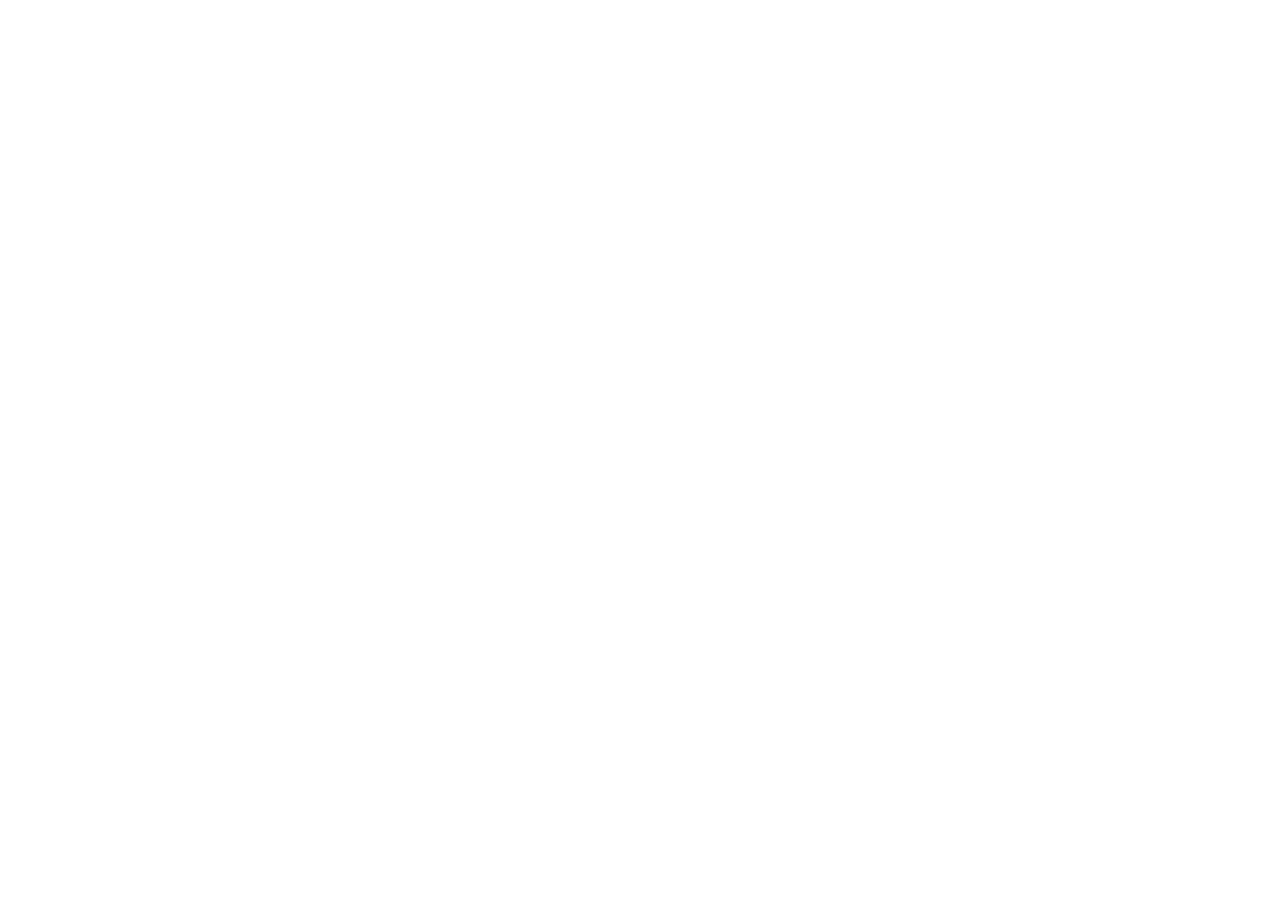
==== index.html @ ace03b89 "Базовая разметка" ====
<!DOCTYPE html>
<html lang="ru">
<head>
 <meta charset="UTF-8">
 <meta name="viewport" content="width=device-width, initial-scale=1.0">
 <meta http-equiv="X-UA-Compatible" content="ie=edge">
 <title>Ремонт квартир</title>
</head>
<body>
 
</body>
</html>
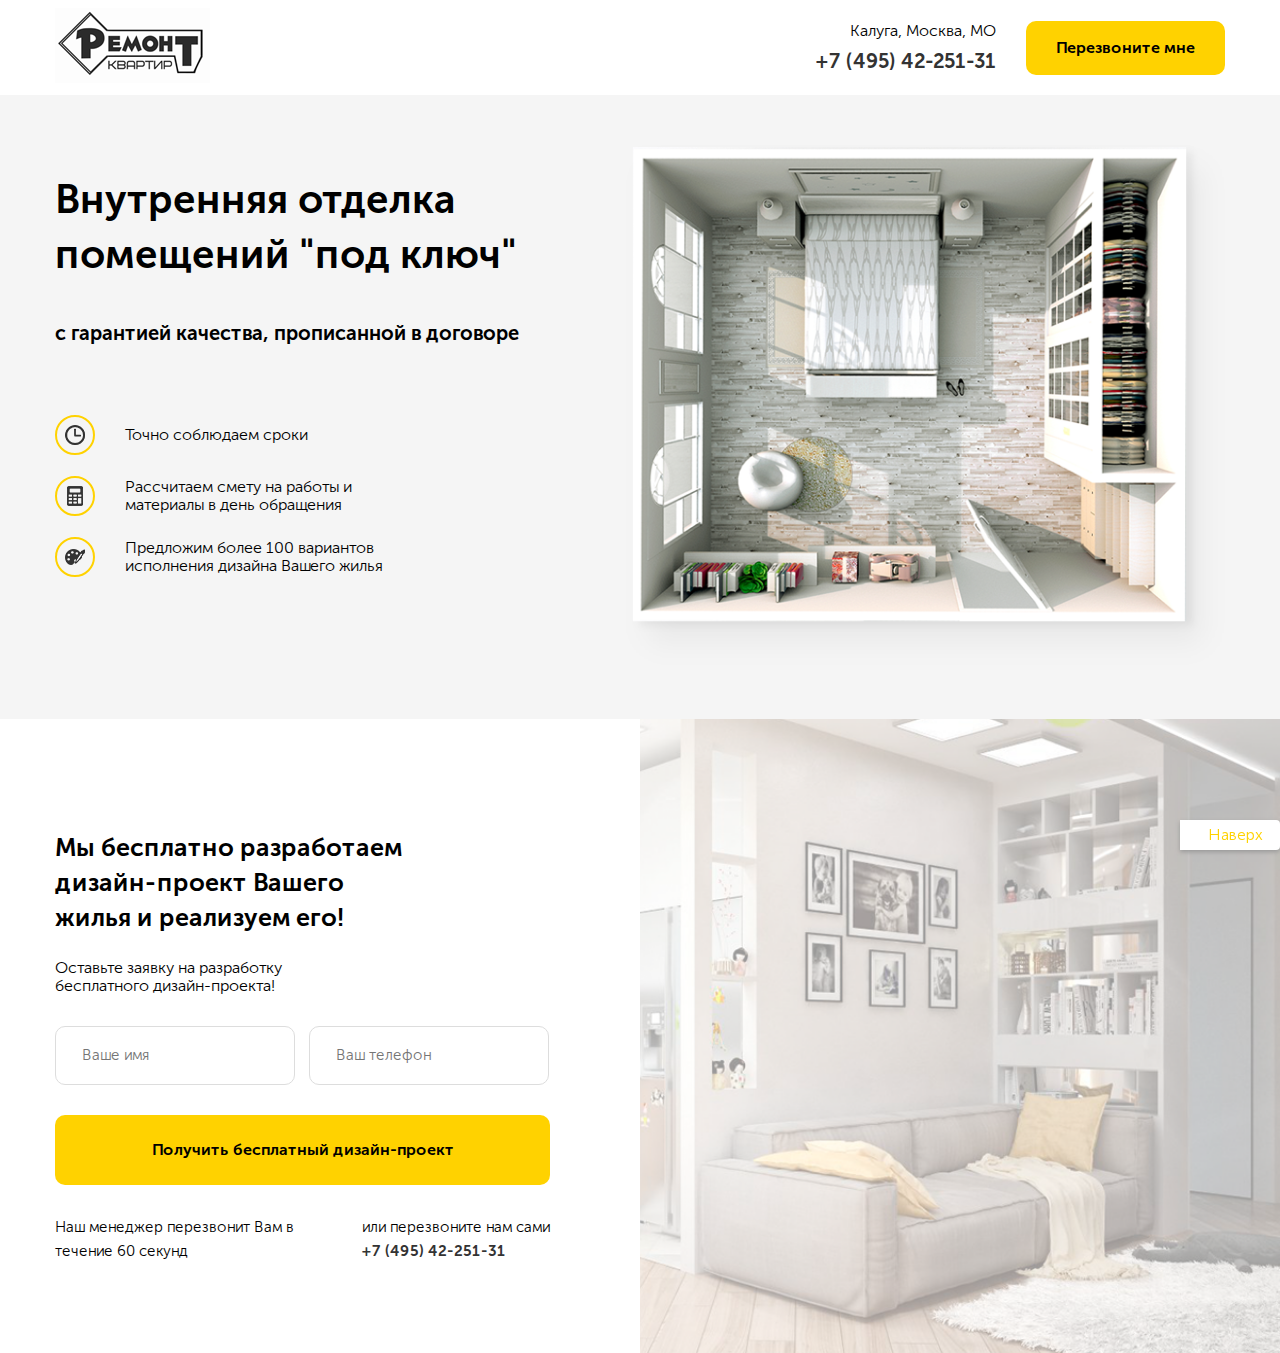
==== commit 56a7b025: "Написать скрипт, который реализует отправку формы на сервер через Ajax." ====
--- a/index.html
+++ b/index.html
@@ -5,8 +5,160 @@
  <meta name="viewport" content="width=device-width, initial-scale=1.0">
  <meta http-equiv="X-UA-Compatible" content="ie=edge">
  <title>Ремонт квартир</title>
+ <link rel="stylesheet" href="css/normalize.css">
+ <link rel="stylesheet" href="css/style.css">
 </head>
 <body>
- 
+ <nav class="navbar">
+  <div class="container">
+   <div class="navbar-block">
+    <div class="navbar__logo">
+     <img src="img/logo.png" alt="Логотип">
+    </div>
+    <!-- /navbar__logo -->
+    <div class="navbar__info">
+     <div class="navbar__contacts">
+      <span class="navbar__address">
+        Калуга, Москва, МО
+      </span>
+      <a href="tel: +7 (495) 42-251-31
+      " class="navbar__phone"> +7 (495) 42-251-31 </a>
+     </div>
+     <!-- /.navbar__contacts -->
+     <button class="button navbar__button" id="button">
+      Перезвоните мне
+     </button>
+    </div>
+    <!-- navbar__info -->
+   </div>
+   <!-- navbar-block -->
+  </div>
+  <!-- /container -->
+ </nav>
+ <main>
+  <section class="hero">
+    <div class="container">
+      <div class="hero-block">
+        <div class="hero-text">
+          <h1 class="hero-text__title">
+            Внутренняя отделка 
+               помещений "под ключ"
+          </h1>
+          <span class="hero-text__subtitle">
+            с гарантией качества, прописанной в договоре
+          </span>
+          <ul class="hero-list">
+            <li class="hero-list__item">
+             <div class="hero-list__image">
+               <img src="img/clock.png" alt="clock">
+             </div>
+             <!-- /hero-list__image -->
+             <span class="hero-list__text">
+              Точно соблюдаем сроки
+             </span>
+            </li>
+            <li class="hero-list__item">
+              <div class="hero-list__image">
+                <img src="img/calculator.png" alt="calculator">
+
+              </div>
+               <!-- /hero-list__image -->
+              <span class="hero-list__text">
+                Рассчитаем смету на работы
+                и материалы в день обращения                 
+              </span>  
+            </li>
+            <li class="hero-list__item">
+              <div class="hero-list__image">
+                <img src="img/paint-board.png" alt="paint-board">
+
+              </div>
+               <!-- /hero-list__image -->
+              <span class="hero-list__text">
+                Предложим более 100 вариантов 
+                исполнения дизайна Вашего жилья
+              </span>  
+            </li>
+          </ul>
+        </div>
+        <!-- /.hero-text -->
+        <div class="hero-img">
+          <img src="img/hero-image.png" alt="План квартиры">
+        </div>
+        <!-- /.hero-img -->
+      </div>
+      <!-- /.hero-block -->
+    </div>
+    <!-- /.container -->
+  </section>
+  <!-- /.hero -->
+  <section class="offer section">
+    <div class="container">
+    <div class="offer-block">
+     
+        <h2 class="section-title offer__title">Мы бесплатно разработаем 
+          дизайн-проект Вашего жилья 
+          и реализуем его!
+        </h2>
+        <!-- /.h2 section-title -->
+        <span class="section-subtitle offer__subtitle">Оставьте заявку на разработку 
+          бесплатного дизайн-проекта!
+          </span>
+        <!-- /.section-subtitle -->
+        <form action="#" id="offer-form" class="form offer__form">
+          <input type="text" name="username" class="input offer__input" placeholder="Ваше имя">
+          <input type="tel" name="userphone" class="input offer__input" placeholder="Ваш телефон">
+          <button class="button offer__button">Получить бесплатный дизайн-проект
+          </button>
+          </form>
+        <!-- /.form offer__form -->
+        <div class="success" >
+            
+          </div>
+          <div class="offer-text">
+            <span class="offer-text__left">
+              Наш менеджер перезвонит Вам
+                  в течение 60 секунд
+            </span>
+            <div class="offer-text__right">
+              <span class="offer-text__info">
+                  или перезвоните нам сами 
+              </span>
+              <a href="tel: +7 (495) 42-251-31
+            " class="offer-text__phone"> +7 (495) 42-251-31 </a>
+            </div>
+          </div>
+        
+    </div>
+    <!-- /.offer-block -->
+    <!-- /.container -->
+  </section>
+  <!-- /.offer -->
+ </main>
+ <div class="modal" id="modal">
+   <div class="modal-dialog">
+     <button class="modal-dialog__close" id="close">&times;</button>
+     <div class="modal-column">
+       <div class="modal-content">
+          content
+       </div>
+     </div>
+     <div class="modal-column">
+     <h3> форма</h3>
+     </div>
+   </div>
+ </div>
+ <!-- /modal -->
+ <!-- <script src="js/main.js"></script> -->
+    <div class="button-up" id="button-up">
+      <span> Наверх </span>
+    </div>
+  
+  <script src="https://code.jquery.com/jquery-3.4.1.min.js"
+  integrity="sha256-CSXorXvZcTkaix6Yvo6HppcZGetbYMGWSFlBw8HfCJo="
+  crossorigin="anonymous"></script>
+  <script src="js/arrow.js"></script>
+  <script src="js/modal.js"></script>
+  <script src="js/scripts.js"></script>
 </body>
 </html>--- a/css/style.css
+++ b/css/style.css
@@ -0,0 +1,458 @@
+@charset "UTF-8";
+@font-face {
+  font-family: 'Museo Sans Light';
+  src: url("../fonts/MuseoSansCyrl-300.eot");
+  src: url("../fonts/MuseoSansCyrl-300.eot?#iefix") format("embedded-opentype"), url("../fonts/MuseoSansCyrl-300.woff") format("woff"), url("../fonts/MuseoSansCyrl-300.ttf") format("truetype");
+  font-weight: normal;
+  font-style: normal;
+}
+
+@font-face {
+  font-family: 'Museo Sans Bold';
+  src: url("../fonts/MuseoSansCyrl-700.eot");
+  src: url("../fonts/MuseoSansCyrl-700.eot?#iefix") format("embedded-opentype"), url("../fonts/MuseoSansCyrl-700.woff") format("woff"), url("../fonts/MuseoSansCyrl-700.ttf") format("truetype");
+  font-weight: normal;
+  font-style: normal;
+}
+
+* {
+  -webkit-box-sizing: border-box;
+          box-sizing: border-box;
+}
+
+body {
+  font-family: 'Museo Sans Light', sans-serif;
+  font-weight: 300;
+}
+
+img {
+  max-width: 100%;
+}
+
+.container {
+  width: 1170px;
+  margin: auto;
+}
+
+@media (max-width: 1200px) {
+  .container {
+    width: 760px;
+  }
+}
+
+@media (max-width: 768px) {
+  .container {
+    max-width: 580px;
+    width: 90%;
+  }
+}
+
+.button {
+  border-radius: 10px;
+  background-color: #ffd200;
+  border: none;
+  padding: 18px 30px;
+  font-family: 'Museo Sans Bold', sans-serif;
+  font-weight: 700;
+}
+
+.button:hover {
+  background-color: #ffe04d;
+  cursor: pointer;
+}
+
+.section {
+  padding: 90px 0px;
+}
+
+.section-title {
+  font-size: 25px;
+  font-family: 'Museo Sans Bold', sans-serif;
+  font-weight: 700;
+}
+
+.section-subtitle {
+  font-size: 16px;
+  display: block;
+}
+
+.input {
+  border: 1px solid #dddddd;
+  padding: 20px 26px;
+  font-size: 15px;
+  border-radius: 10px;
+}
+
+.button-up {
+  display: -webkit-box;
+  display: -ms-flexbox;
+  display: flex;
+  right: 0;
+  margin: 0;
+  position: fixed;
+  bottom: 50px;
+  width: 100px;
+  color: #ffd200;
+  background-color: #f5f5f5;
+  line-height: 30px;
+  text-decoration: none;
+  padding: 0px 0 0 28px;
+  background: no-repeat 7px 11px #ffffff;
+  border-radius: 0 4px 4px 0;
+  border-radius--webkit-border-radius: 0 4px 4px 0;
+  border-radius--moz-border-radius: 0 4px 4px 0;
+  border-radius--o-border-radius: 0 4px 4px 0;
+  -webkit-box-shadow: 0 2px 4px #999;
+          box-shadow: 0 2px 4px #999;
+  box-shadow--webkit-box-shadow: 0 2px 4px #999;
+  box-shadow--moz-box-shadow: 0 2px 4px #999;
+  box-shadow--o-box-shadow: 0 2px 4px #999;
+  box-shadow-cursor: pointer;
+}
+
+/* Импорт стилей шапки */
+.navbar {
+  padding: 8px 0;
+}
+
+.navbar-block {
+  display: -webkit-box;
+  display: -ms-flexbox;
+  display: flex;
+  -webkit-box-pack: justify;
+      -ms-flex-pack: justify;
+          justify-content: space-between;
+  -webkit-box-align: center;
+      -ms-flex-align: center;
+          align-items: center;
+}
+
+.navbar__info {
+  display: -webkit-box;
+  display: -ms-flexbox;
+  display: flex;
+  -webkit-box-align: center;
+      -ms-flex-align: center;
+          align-items: center;
+  text-align: right;
+}
+
+.navbar__address {
+  display: -webkit-box;
+  display: -ms-flexbox;
+  display: flex;
+  -webkit-box-orient: vertical;
+  -webkit-box-direction: normal;
+      -ms-flex-direction: column;
+          flex-direction: column;
+}
+
+.navbar__button {
+  margin-left: 30px;
+  font-family: 'Museo Sans Bold', sans-serif;
+  font-weight: 700;
+}
+
+.navbar__phone {
+  display: inline-block;
+  color: #333333;
+  font-size: 20px;
+  text-decoration: none;
+  margin-top: 10px;
+  font-family: 'Museo Sans Bold', sans-serif;
+  font-weight: 700;
+}
+
+@media (max-width: 768px) {
+  .navbar__contacts {
+    display: none;
+  }
+  .navbar__button {
+    font-size: 10px;
+    padding: 15px 26px;
+  }
+  .navbar__logo {
+    width: 91px;
+  }
+}
+
+/* Стили для главного экрана */
+.hero {
+  padding: 50px 0px;
+  background-color: #f5f5f5;
+}
+
+.hero-block {
+  display: -webkit-box;
+  display: -ms-flexbox;
+  display: flex;
+}
+
+.hero-text {
+  -ms-flex-preferred-size: 50%;
+      flex-basis: 50%;
+  padding-right: 100px;
+}
+
+.hero-text__title {
+  font-size: 40px;
+  line-height: 55px;
+  margin-bottom: 40px;
+  max-width: 462px;
+  font-family: 'Museo Sans Bold', sans-serif;
+  font-weight: 700;
+}
+
+.hero-text__subtitle {
+  font-size: 20px;
+  margin-bottom: 70px;
+  display: inline-block;
+  font-family: 'Museo Sans Bold', sans-serif;
+  font-weight: 700;
+}
+
+.hero-list {
+  margin: 0px;
+  padding: 0px;
+  list-style-type: none;
+}
+
+.hero-list__item {
+  display: -webkit-box;
+  display: -ms-flexbox;
+  display: flex;
+  -webkit-box-align: center;
+      -ms-flex-align: center;
+          align-items: center;
+  margin-bottom: 21px;
+}
+
+.hero-list__item:last-child {
+  margin-bottom: 0;
+}
+
+.hero-list__image {
+  width: 40px;
+  height: 40px;
+  border: 2px solid #ffd200;
+  display: -webkit-box;
+  display: -ms-flexbox;
+  display: flex;
+  -webkit-box-align: center;
+      -ms-flex-align: center;
+          align-items: center;
+  -webkit-box-pack: center;
+      -ms-flex-pack: center;
+          justify-content: center;
+  border-radius: 50%;
+  margin-right: 30px;
+}
+
+.hero-list__text {
+  max-width: 300px;
+}
+
+@media (max-width: 1200px) {
+  .hero-block {
+    -webkit-box-orient: vertical;
+    -webkit-box-direction: normal;
+        -ms-flex-direction: column;
+            flex-direction: column;
+  }
+  .hero-list {
+    margin-bottom: 44px;
+  }
+  .hero-text {
+    padding-right: 10px;
+  }
+}
+
+@media (max-width: 768px) {
+  .hero-text__title {
+    font-size: 24px;
+    line-height: 1.4;
+    margin-bottom: 15px;
+  }
+  .hero-text__subtitle {
+    font-size: 16px;
+    margin-bottom: 28px;
+  }
+  .hero-list__item {
+    margin-bottom: 20px;
+  }
+  .hero-list__text {
+    font-size: 12px;
+  }
+  .hero-list__image {
+    margin-right: 15px;
+  }
+}
+
+/* Стили для блока offer */
+.offer {
+  background: url("../img/offer-bg.png") no-repeat;
+  background-position: center right;
+  background-size: contain;
+  position: relative;
+}
+
+.offer:before {
+  content: '';
+  width: 50%;
+  height: 100%;
+  position: absolute;
+  top: 0;
+  left: 0;
+  background-color: #ffffff;
+}
+
+.offer-block {
+  width: 50%;
+  padding-right: 90px;
+  position: relative;
+}
+
+.offer__title {
+  max-width: 350px;
+  line-height: 35px;
+  margin-bottom: 24px;
+}
+
+.offer__subtitle {
+  max-width: 250px;
+  margin-bottom: 30px;
+}
+
+.offer__input {
+  margin-bottom: 30px;
+  width: 240px;
+}
+
+.offer__input:first-child {
+  margin-right: 10px;
+}
+
+.offer__button {
+  width: 100%;
+  min-height: 70px;
+}
+
+.offer-text {
+  display: -webkit-box;
+  display: -ms-flexbox;
+  display: flex;
+  -webkit-box-pack: justify;
+      -ms-flex-pack: justify;
+          justify-content: space-between;
+  font-size: 15px;
+  line-height: 24px;
+  margin-top: 30px;
+}
+
+.offer-text__left {
+  max-width: 300px;
+  padding-right: 10px;
+}
+
+.offer-text__right {
+  max-width: 278px;
+}
+
+.offer-text__phone {
+  display: block;
+  font-family: 'Museo Sans Bold', sans-serif;
+  font-weight: 700;
+  text-decoration: none;
+  color: #333333;
+}
+
+@media (max-width: 1200px) {
+  .offer {
+    background-size: cover;
+  }
+  .offer__input {
+    width: 100%;
+    margin-bottom: 10px;
+  }
+  .offer__button {
+    font-size: 13px;
+  }
+  .offer-text {
+    display: block;
+  }
+  .offer-text__left {
+    padding-right: 0px;
+  }
+  .offer-text__right {
+    padding-top: 5px;
+  }
+}
+
+@media (max-width: 768px) {
+  .offer {
+    background: #ffffff;
+  }
+  .offer__input {
+    width: 100%;
+    margin-bottom: 10px;
+  }
+  .offer__button {
+    font-size: 13px;
+  }
+  .offer-block {
+    width: 100%;
+    padding-right: 0;
+  }
+}
+
+/* Стили для модального окна */
+.modal {
+  position: fixed;
+  left: 0;
+  top: 0;
+  width: 100%;
+  height: 100%;
+  background-color: rgba(0, 0, 0, 0.5);
+  display: none;
+}
+
+.modal_active {
+  display: -webkit-box;
+  display: -ms-flexbox;
+  display: flex;
+}
+
+.modal-dialog {
+  display: -webkit-box;
+  display: -ms-flexbox;
+  display: flex;
+  -webkit-box-pack: justify;
+      -ms-flex-pack: justify;
+          justify-content: space-between;
+  -webkit-box-align: center;
+      -ms-flex-align: center;
+          align-items: center;
+  position: relative;
+  margin: auto;
+  max-width: 1000px;
+  width: 90%;
+  min-width: 200px;
+  background-color: #fff;
+  padding: 40px;
+}
+
+.modal-dialog__close {
+  position: absolute;
+  top: 0;
+  right: 0;
+}
+
+.success {
+  color: #155724;
+  background-color: #d4edda;
+  border: 1px solid #c3e6cb;
+  border-radius: 10px;
+  padding: 15px;
+  display: none;
+}
+/*# sourceMappingURL=style.css.map */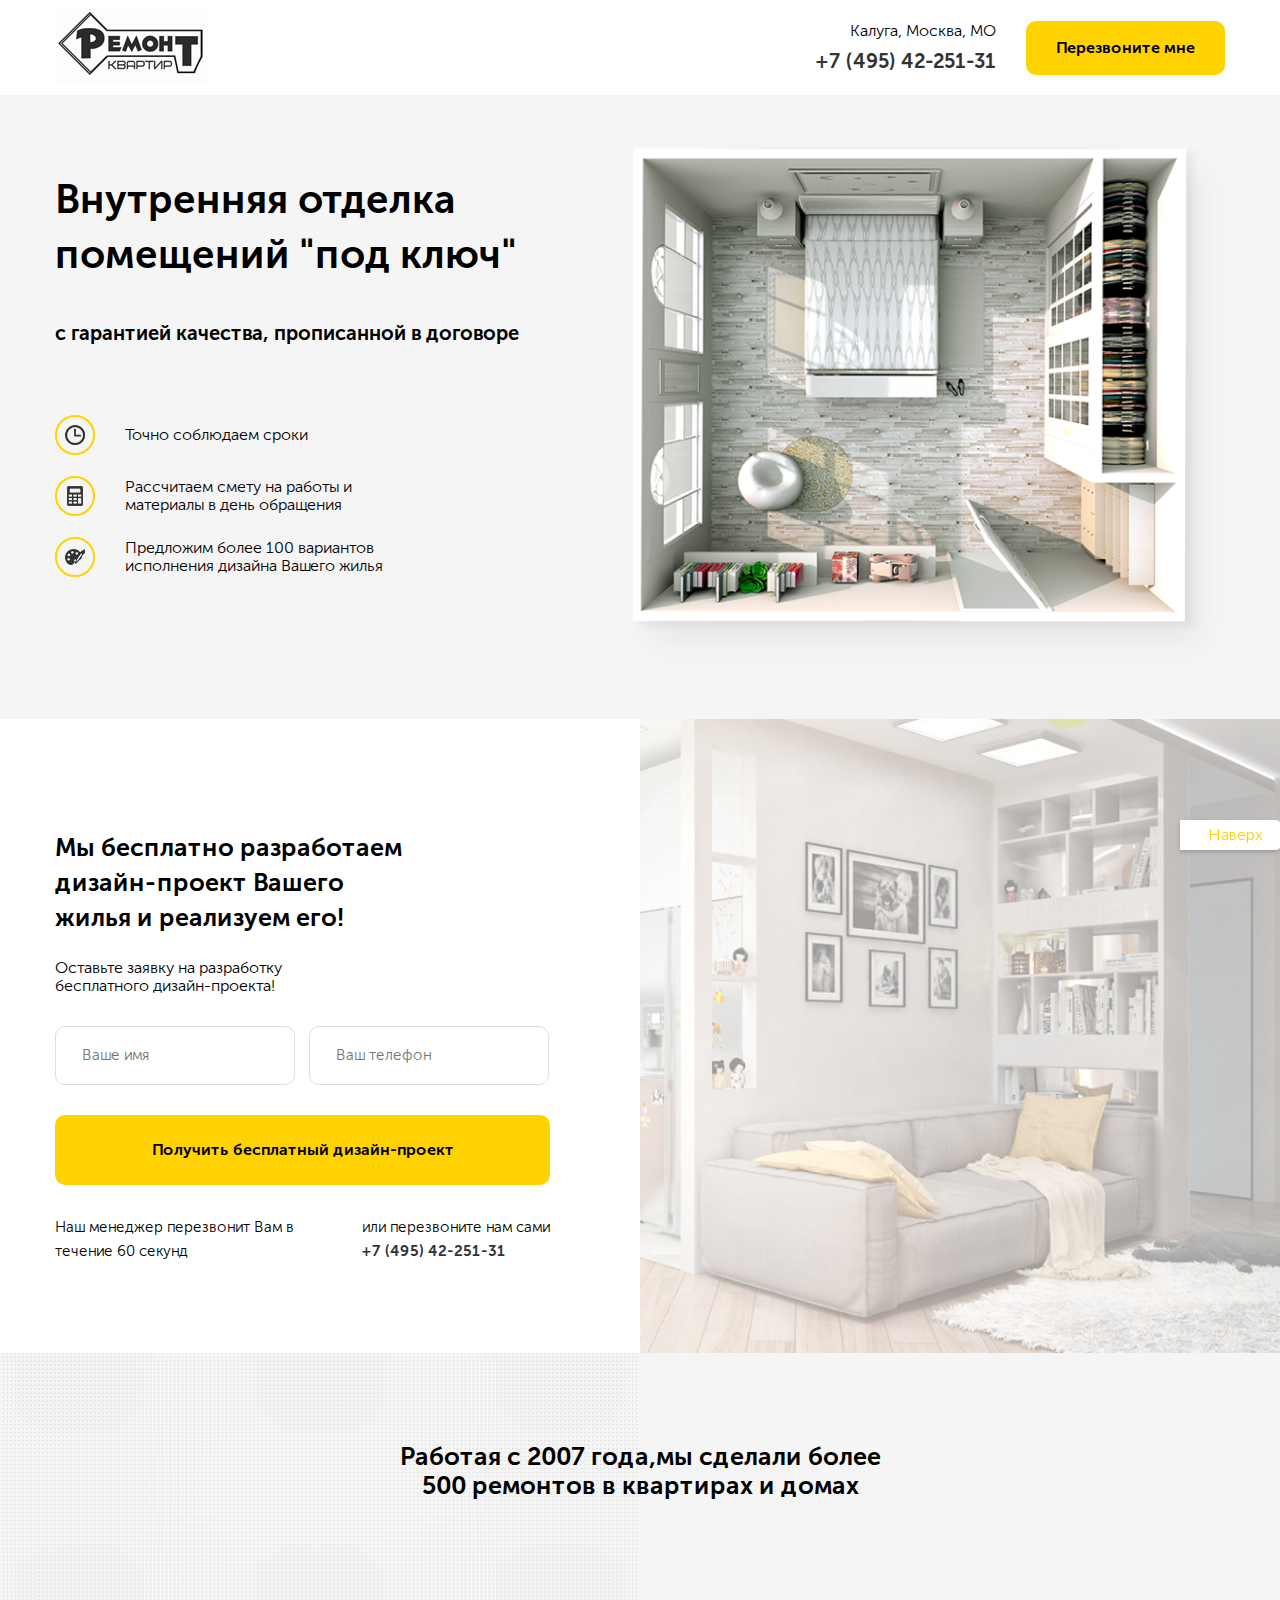
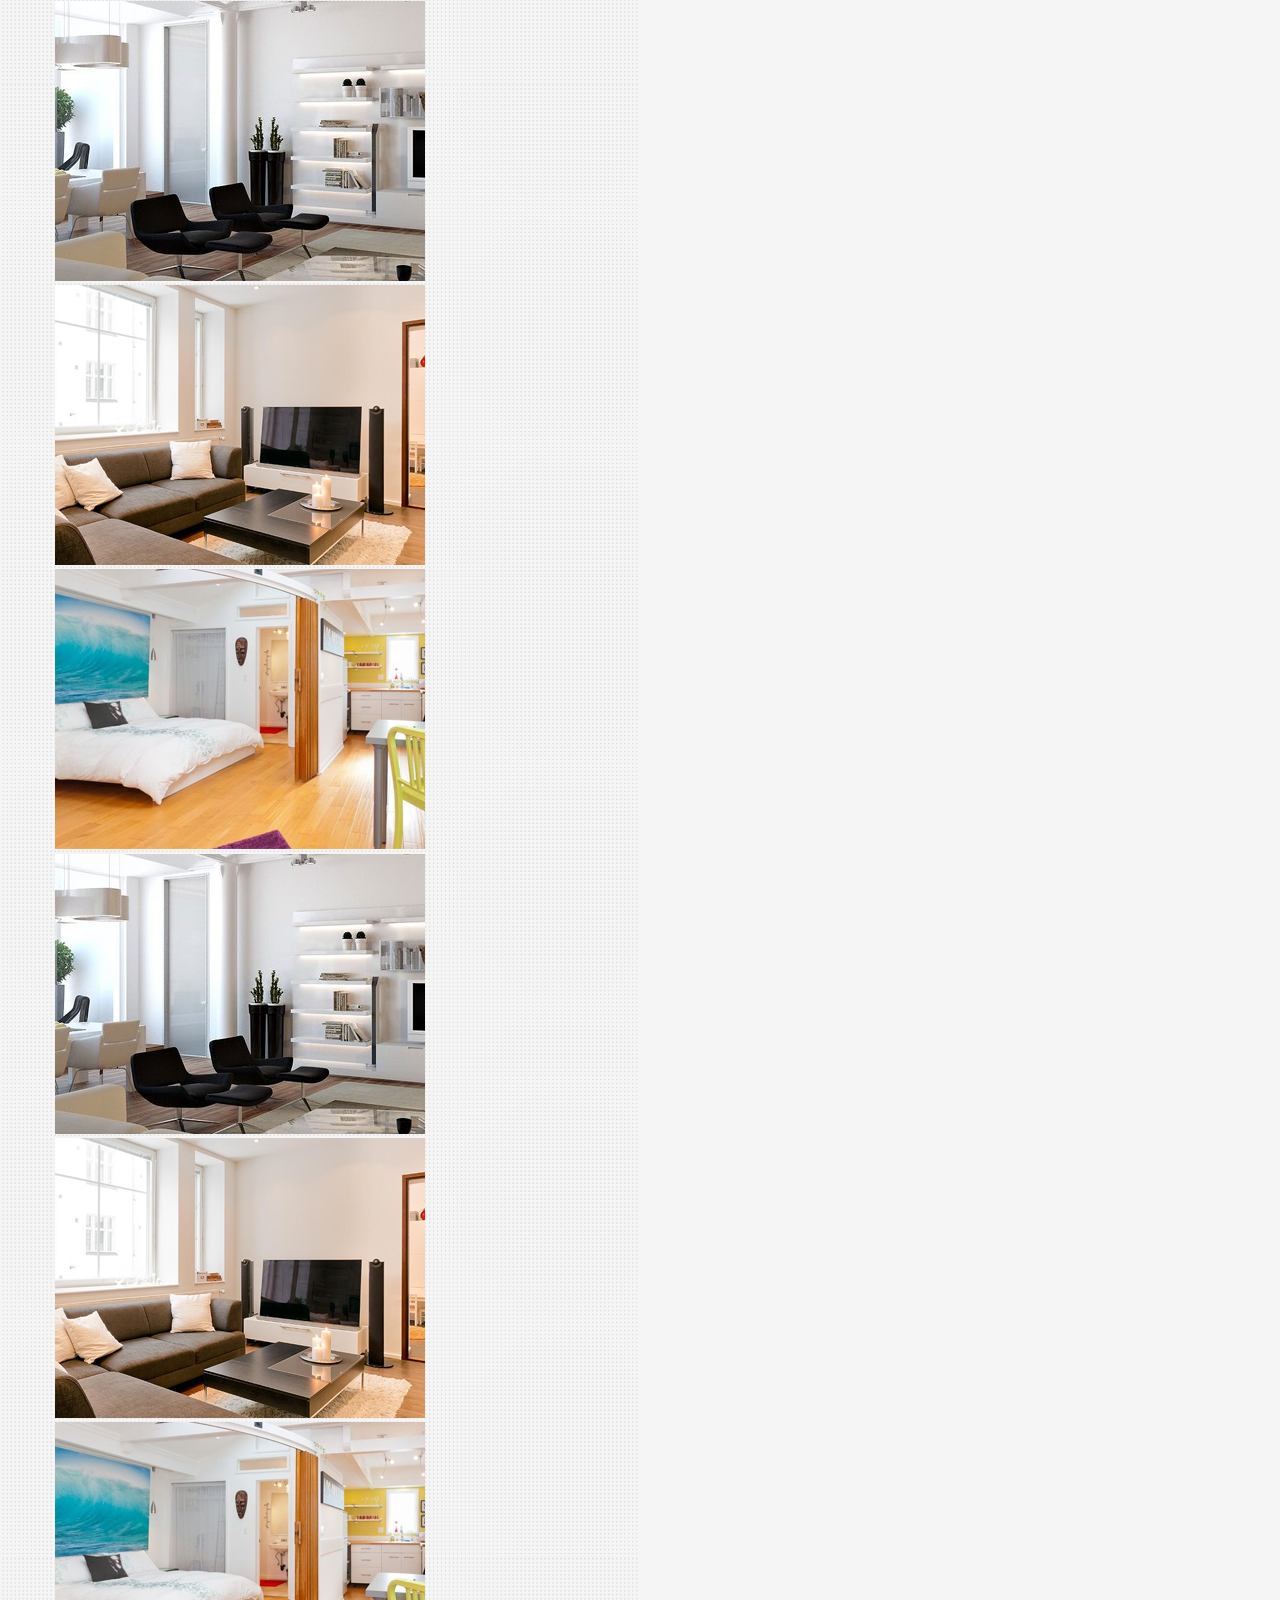
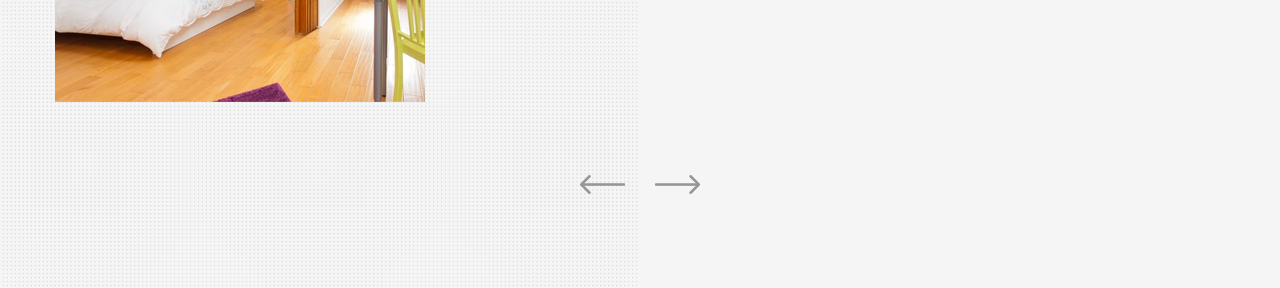
==== commit d4cb8053: "добавлен блок со слайдерами, которые подключены с помощью библиотеки slick" ====
--- a/index.html
+++ b/index.html
@@ -7,7 +7,8 @@
  <title>Ремонт квартир</title>
  <link rel="stylesheet" href="css/normalize.css">
  <link rel="stylesheet" href="css/style.css">
-</head>
+ <link rel="stylesheet" href="css/slick.css">
+ 
 <body>
  <nav class="navbar">
   <div class="container">
@@ -131,10 +132,40 @@
         
     </div>
     <!-- /.offer-block -->
+    </div>
     <!-- /.container -->
   </section>
-  <!-- /.offer -->
- </main>
+   <!-- /.offer -->
+ <section class="section portfolio">
+   <div class="container">
+     <h2 class="section-title portfolio__title">Работая с 2007 года,мы сделали более 500 ремонтов в квартирах и домах
+      </h2>
+      <div class="slider">
+        <div class="slider-item"><img class="slider__image" src="img/slider-1.png" alt=""></div>
+        <!-- /.slider-item -->
+        <div class="slider-item"><img class="slider__image" src="img/slider-2.png" alt=""></div>
+        <!-- /.slider-item -->
+        <div class="slider-item"><img class="slider__image" src="img/slider-3.png" alt=""></div>
+        <!-- /.slider-item -->
+        <div class="slider-item"><img class="slider__image" src="img/slider-1.png" alt=""></div>
+        <!-- /.slider-item -->
+        <div class="slider-item"><img class="slider__image" src="img/slider-2.png" alt=""></div>
+        <!-- /.slider-item -->
+        <div class="slider-item"><img class="slider__image" src="img/slider-3.png" alt=""></div>
+        <!-- /.slider-item -->
+      </div>
+      <!-- /.slider -->
+      <div class="arrows portfolio__arrows">
+      <div class="arrows__left">
+        <img src="img/left-arrow.png" alt="стрелка">
+      </div>
+      <div class="arrows__right">
+        <img src="img/right-arrow.png" alt="стрелка">
+      </div>
+   </div>
+   <!-- /arrows -->
+ </section>
+  </main>
  <div class="modal" id="modal">
    <div class="modal-dialog">
      <button class="modal-dialog__close" id="close">&times;</button>
@@ -144,9 +175,19 @@
        </div>
      </div>
      <div class="modal-column">
-     <h3> форма</h3>
-     </div>
+     <h3 class="form__title"> Оставьте заявку на бесплатный расчёт ремонта по телефону</h3>
+     <span class="form__subtitle"> Для этого заполните форму нижу</span> 
+     <form action="#" id="brif-form">
+       <input type="text" name="username" class="input brif__input" placeholder=" Ваше имя">
+       <input type="text" name="phone" class="input brif__input phone" placeholder=" Ваш телефон">
+       <input type="text" name="email" class="input brif__input" placeholder=" Ваше email">
+       <button class="button brif__button"> Узнать стоимость</button>
+       <span class="form__description"> Мы перезвоним вам в течении 60 секунд</span>
+      </form>
+    </div>
+    <!-- /modal-column -->
    </div>
+   <!-- /modal-dialog-->
  </div>
  <!-- /modal -->
  <!-- <script src="js/main.js"></script> -->
@@ -157,8 +198,36 @@
   <script src="https://code.jquery.com/jquery-3.4.1.min.js"
   integrity="sha256-CSXorXvZcTkaix6Yvo6HppcZGetbYMGWSFlBw8HfCJo="
   crossorigin="anonymous"></script>
+  <script src="js/slick.min.js"></script>
+  <script> 
+  $(document).ready(function() {
+    $('.slider').slick({
+      slidesToShow: 3,
+      slidesToScroll: 1,
+      prevArrow: $('.arrows__left'),
+      nextArrow: $('.arrows__right'),
+      responsive: [
+        {
+      breakpoint: 1024,
+      settings: {
+        slidesToShow: 2,
+        slidesToScroll: 1,
+      }
+    },
+    {
+      breakpoint: 768,
+      settings: {
+        slidesToShow: 1,
+        slidesToScroll: 1
+      }
+    }
+      ]
+    });
+  });
+  </script>
   <script src="js/arrow.js"></script>
   <script src="js/modal.js"></script>
   <script src="js/scripts.js"></script>
 </body>
+
 </html>--- a/css/style.css
+++ b/css/style.css
@@ -69,6 +69,7 @@
   font-size: 25px;
   font-family: 'Museo Sans Bold', sans-serif;
   font-weight: 700;
+  text-align: center;
 }
 
 .section-subtitle {
@@ -81,6 +82,10 @@
   padding: 20px 26px;
   font-size: 15px;
   border-radius: 10px;
+}
+
+.arrows__left:hover, .arrows__right:hover {
+  cursor: pointer;
 }
 
 .button-up {
@@ -110,6 +115,10 @@
   box-shadow-cursor: pointer;
 }
 
+.button-up:hover {
+  cursor: pointer;
+}
+
 /* Импорт стилей шапки */
 .navbar {
   padding: 8px 0;
@@ -316,6 +325,7 @@
   max-width: 350px;
   line-height: 35px;
   margin-bottom: 24px;
+  text-align: left;
 }
 
 .offer__subtitle {
@@ -447,6 +457,11 @@
   right: 0;
 }
 
+.modal-column {
+  -ms-flex-preferred-size: 50%;
+      flex-basis: 50%;
+}
+
 .success {
   color: #155724;
   background-color: #d4edda;
@@ -455,4 +470,32 @@
   padding: 15px;
   display: none;
 }
+
+/* Стили для портфолио со слайдерами */
+.portfolio {
+  background: #f5f5f5 url("../img/portfolio-pattern.jpg") repeat-y center left;
+  background-size: 50%;
+}
+
+.portfolio__title {
+  max-width: 500px;
+  margin: auto;
+  margin-bottom: 100px;
+}
+
+.portfolio__arrows {
+  display: -webkit-box;
+  display: -ms-flexbox;
+  display: flex;
+  -webkit-box-pack: justify;
+      -ms-flex-pack: justify;
+          justify-content: space-between;
+  max-width: 120px;
+  margin: auto;
+  margin-top: 68px;
+}
+
+.slider__image {
+  margin: auto;
+}
 /*# sourceMappingURL=style.css.map */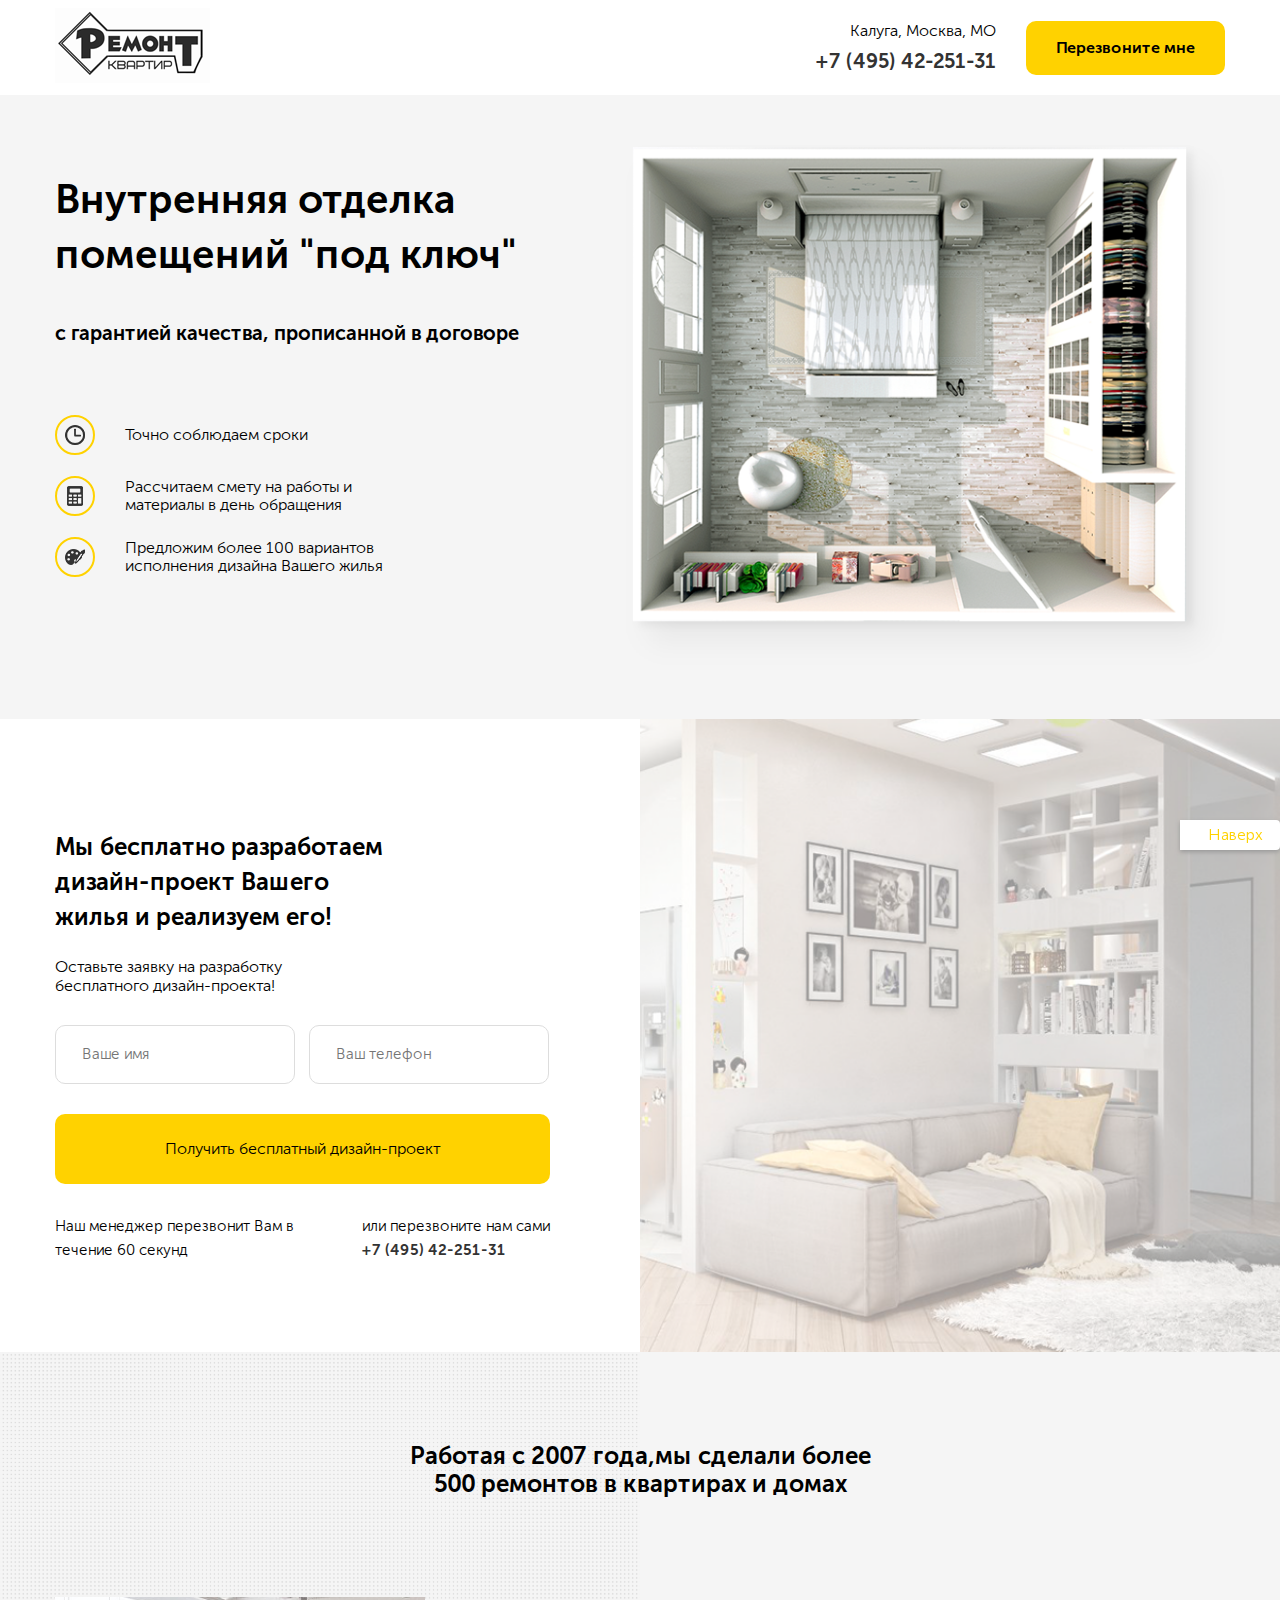
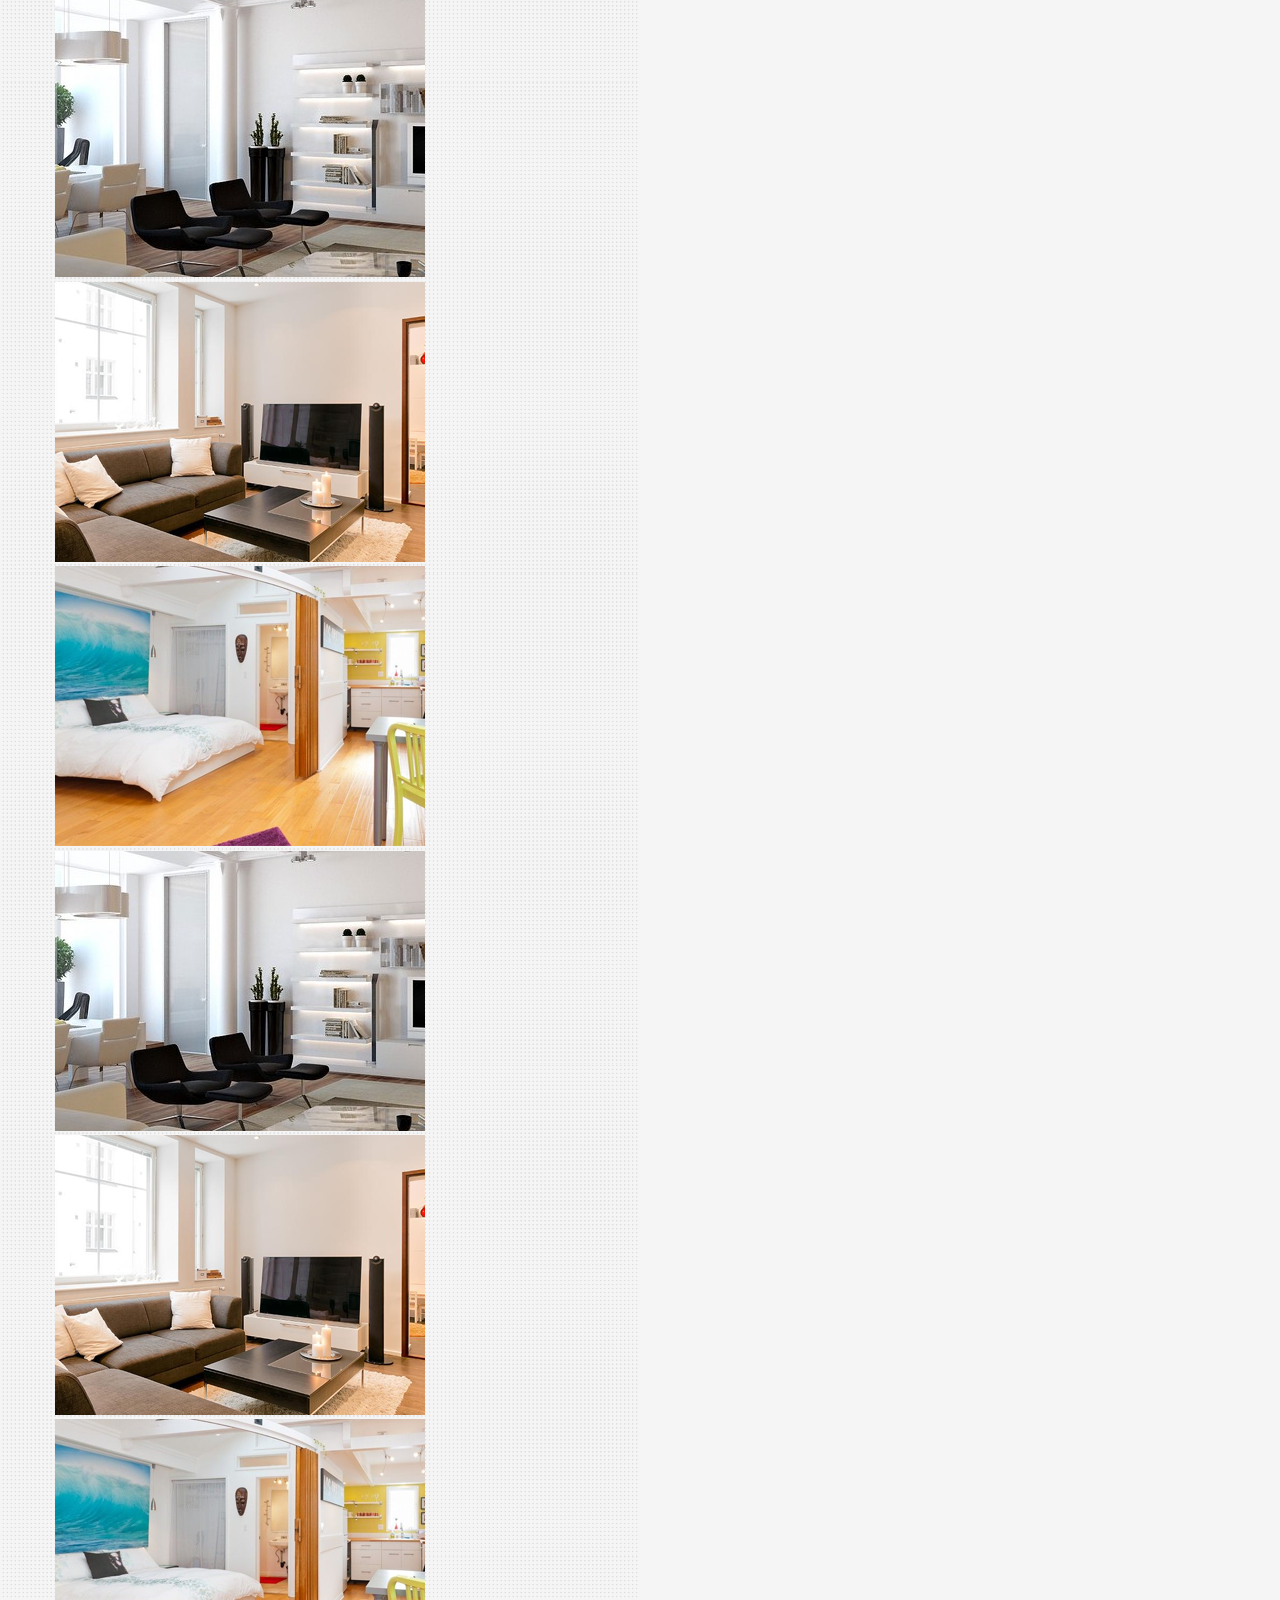
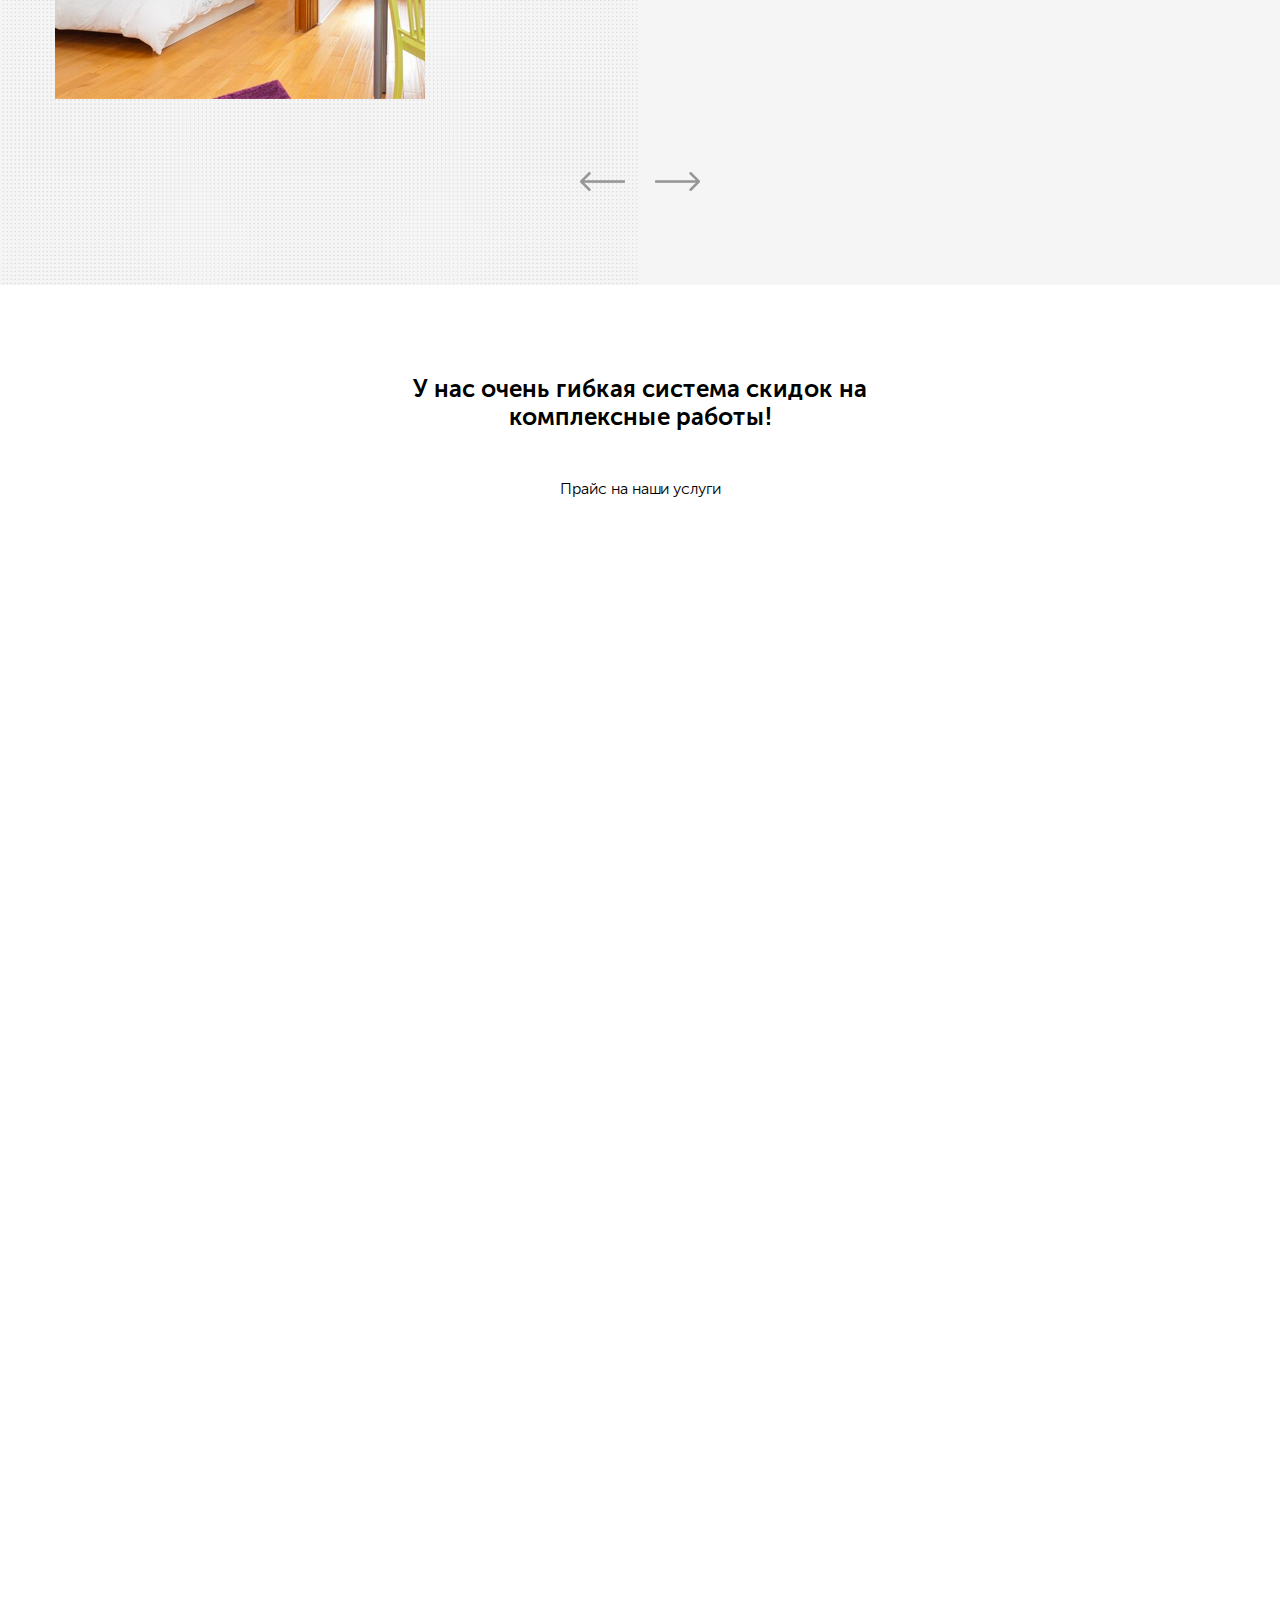
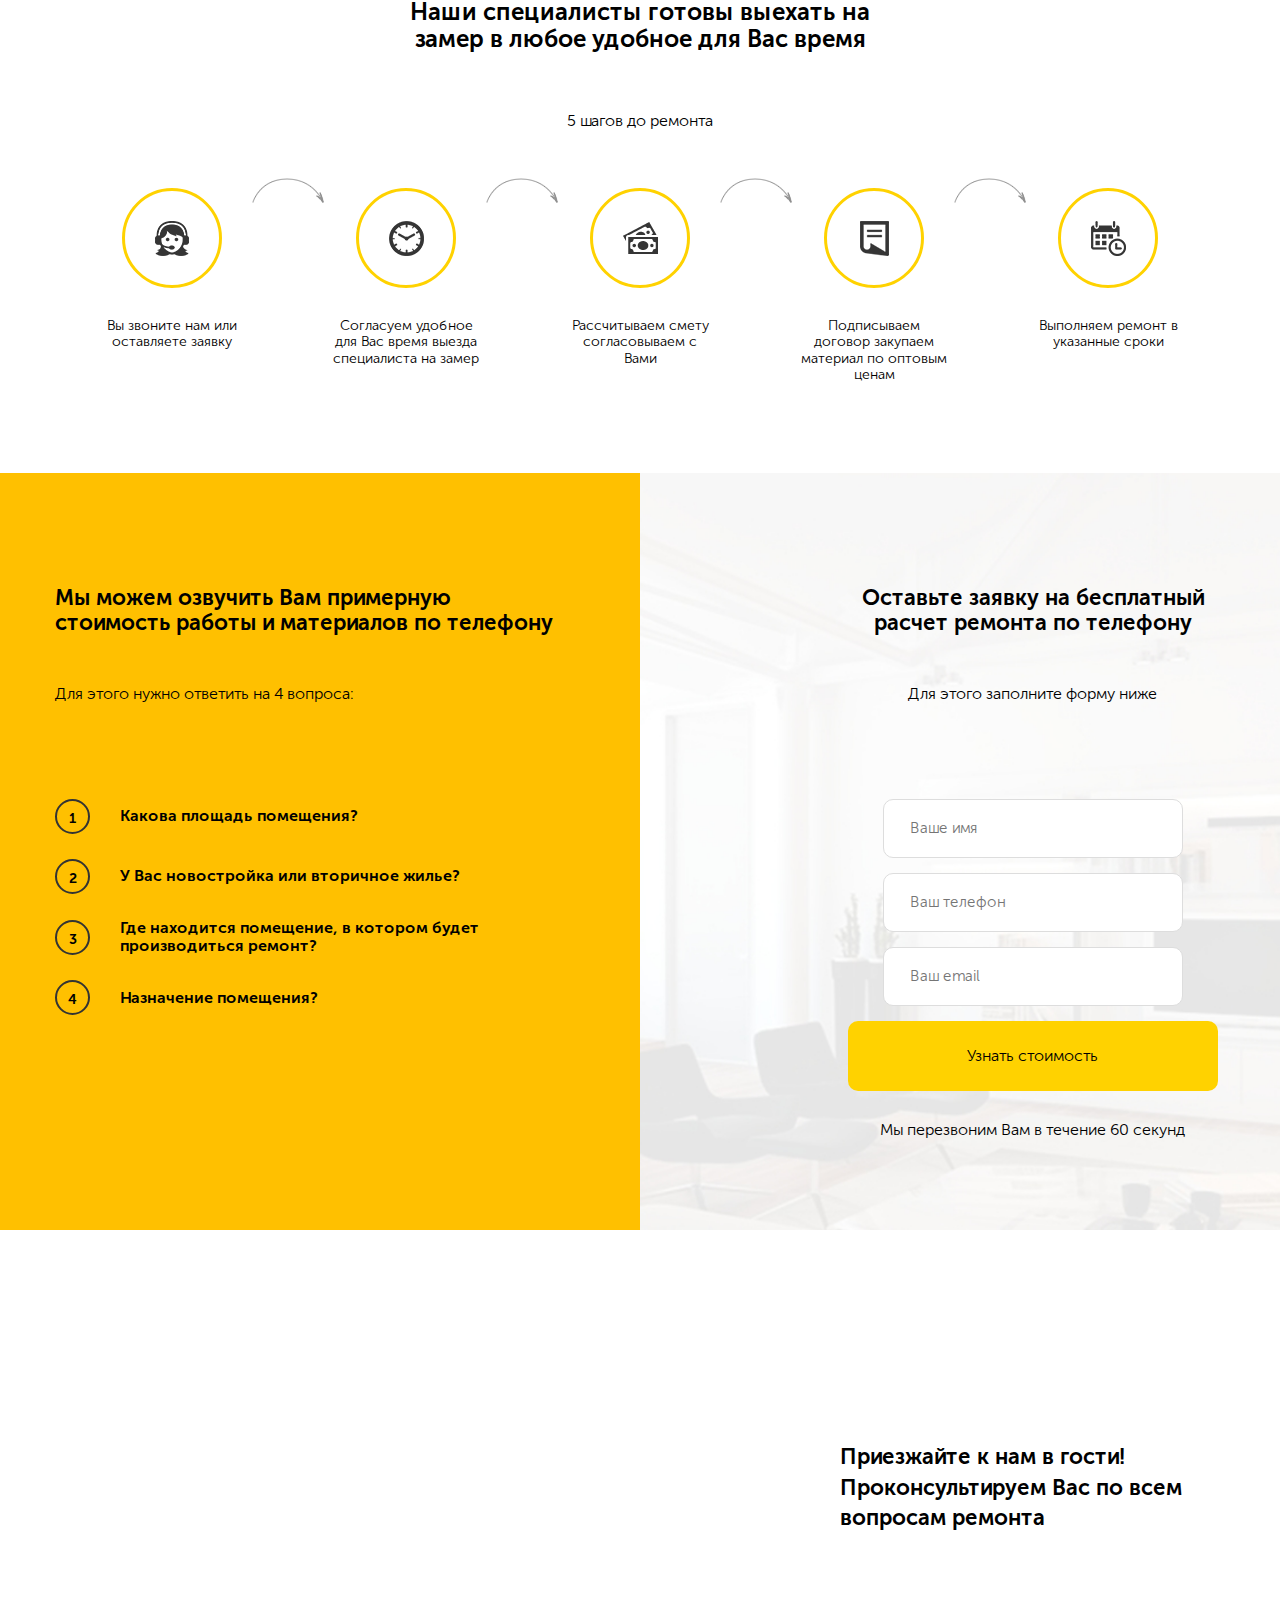
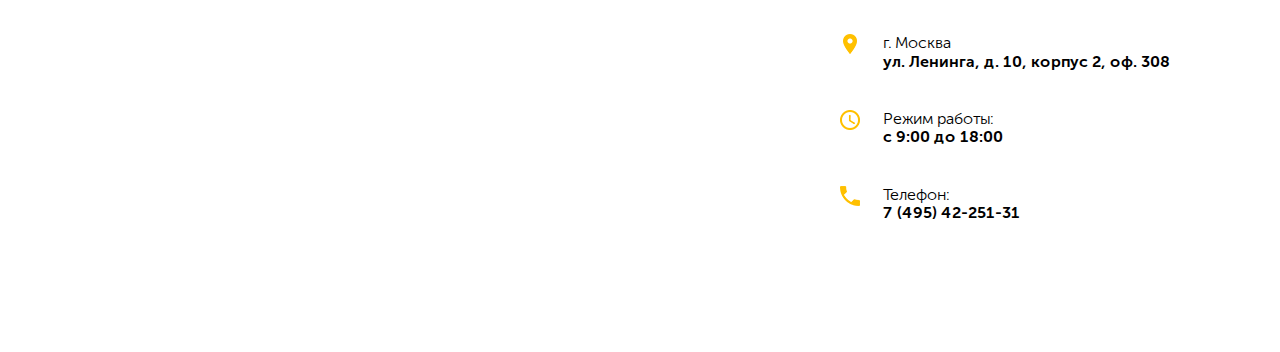
==== commit 27007aa0: "Сверстали все оставшиеся блоки" ====
--- a/index.html
+++ b/index.html
@@ -8,6 +8,8 @@
  <link rel="stylesheet" href="css/normalize.css">
  <link rel="stylesheet" href="css/style.css">
  <link rel="stylesheet" href="css/slick.css">
+ <link rel="stylesheet" href="css/animate.css">
+ </head>
  
 <body>
  <nav class="navbar">
@@ -164,8 +166,284 @@
       </div>
    </div>
    <!-- /arrows -->
+   </div>
+   <!-- /container -->
  </section>
+ <!-- /section portfolio -->
+
+ <section class="section price">
+   <div class="container">
+     <h2 class="section-title price__title">У нас очень гибкая система скидок
+      на комплексные работы!
+      </h2>
+     <!-- /.section-title price__title -->
+     <span class="section-subtitle price__subtitle">Прайс на наши услуги
+    </span>
+     <!-- /.section-subtitle price__subtitle -->
+     <div class="cards">
+       <div class="card price__card wow fadeInUp" data-wow-delay="0.2s">
+         <div class="card__image"><img class="card__img" src="img/card-1.png" alt=""></div>
+         <!-- /.card__image -->
+         <div class="card__text">
+           <h4 class="card__title">Ремонт ванных комнат и с/у
+            </h4>
+           <!-- /.card__title -->
+           <a href="#" class="card__link">Узнать цены</a>
+           <!-- /.card__link -->
+         </div>
+         <!-- /.card__text -->
+       </div>
+       <!-- /.card -->
+       <div class="card price__card wow fadeInUp" data-wow-delay="0.3s">
+         <div class="card__image"><img class="card__img" src="img/card-2.png" alt="">
+        
+        </div>
+         <!-- /.card__image -->
+         <div class="card__text">
+           <h4 class="card__title">Ремонт комнат и квартир
+            </h4>
+           <!-- /.card__title -->
+           <a href="#" class="card__link">Узнать цены</a>
+           <!-- /.card__link -->
+         </div>
+         <!-- /.card__text -->
+       </div>
+       <!-- /.card -->
+       <div class="card price__card wow fadeInUp" data-wow-delay="0.4s">
+         <div class="card__image"><img class="card__img" src="img/card-3.png" alt=""></div>
+         <!-- /.card__image -->
+         <div class="card__text">
+           <h4 class="card__title">Отделка офисных помещений
+
+            </h4>
+           <!-- /.card__title -->
+           <a href="#" class="card__link">Узнать цены</a>
+           <!-- /.card__link -->
+         </div>
+         <!-- /.card__text -->
+       </div>
+       <!-- /.card -->
+       <div class="card price__card wow fadeInUp" data-wow-delay="0.2s">
+         <div class="card__image"><img class="card__img" src="img/card-4.png" alt=""></div>
+         <!-- /.card__image -->
+         <div class="card__text">
+           <h4 class="card__title">Ремонт в новостройках
+
+            </h4>
+           <!-- /.card__title -->
+           <a href="#" class="card__link">Узнать цены</a>
+           <!-- /.card__link -->
+         </div>
+         <!-- /.card__text -->
+       </div>
+       <!-- /.card -->
+       <div class="card price__card wow fadeInUp" data-wow-delay ="0.3s">
+         <div class="card__image"><img class="card__img" src="img/card-5.png" alt=""></div>
+         <!-- /.card__image -->
+         <div class="card__text">
+           <h4 class="card__title">Ремонт кухонь
+            </h4>
+           <!-- /.card__title -->
+           <a href="#" class="card__link">Узнать цены</a>
+           <!-- /.card__link -->
+         </div>
+         <!-- /.card__text -->
+       </div>
+       <!-- /.card -->
+       <div class="card price__card wow fadeInUp" data-wow-delay="0.4s">
+         <div class="card__image">
+           <img class="card__img" src="img/card-6.png" alt=""></div>
+         <!-- /.card__image -->
+         <div class="card__text">
+           <h4 class="card__title">Ремонт дач и коттеджей
+            </h4>
+           <!-- /.card__title -->
+           <a href="#" class="card__link">Узнать цены</a>
+           <!-- /.card__link -->
+         </div>
+         <!-- /.card__text -->
+       </div>
+       <!-- /.card -->
+     </div>
+     <!-- /.cards -->
+     </div>
+   <!-- /.container -->
+ </section>
+ <!-- /.section price -->
+ <section class="section steps">
+   <div class="container">
+     <h2 class="section-title steps__title">Наши специалисты готовы выехать на замер
+        в любое удобное для Вас время
+        </h2>
+     <!-- /.section-title steps__title -->
+     <span class="section-subtitle steps__subtitle">5 шагов до ремонта
+      </span>
+     <!-- /.section-subtitle steps__subtitle -->
+     <div class="steps-block">
+       <div class="step">
+         <div class="step__image">
+           <img src="img/woman-with-headset.png" alt="">
+         </div>
+         <!-- /.step__image -->
+         <p class="step__text">Вы звоните нам
+            или оставляете заявку
+            </p>
+         <!-- /.step__text -->
+       </div>
+       <!-- /.step -->
+       <div class="step">
+         <div class="step__image">
+           <img src="img/wall-clock.png" alt="">
+         </div>
+         <!-- /.step__image -->
+         <p class="step__text">Согласуем удобное
+            для Вас время выезда 
+            специалиста на замер
+            
+            </p>
+         <!-- /.step__text -->
+       </div>
+       <!-- /.step -->
+       <div class="step">
+         <div class="step__image">
+           <img src="img/money.png" alt="">
+         </div>
+         <!-- /.step__image -->
+         <p class="step__text">Рассчитываем смету
+            согласовываем
+            с Вами
+            </p>
+         <!-- /.step__text -->
+       </div>
+       <!-- /.step -->
+       <div class="step">
+         <div class="step__image">
+           <img src="img/folded-document-icon.png" alt="">
+         </div>
+         <!-- /.step__image -->
+         <p class="step__text">Подписываем договор
+            закупаем материал
+            по оптовым ценам
+            </p>
+         <!-- /.step__text -->
+       </div>
+       <!-- /.step -->
+       <div class="step">
+         <div class="step__image">
+           <img src="img/calendar.png" alt="">
+         </div>
+         <!-- /.step__image -->
+         <p class="step__text">Выполняем ремонт
+            в указанные сроки
+            </p>
+         <!-- /.step__text -->
+       </div>
+       <!-- /.step -->
+     </div>
+     <!-- /.steps-block -->
+   </div>
+   <!-- /.container -->
+ </section>
+ <!-- /.section steps -->
+ <section class="section brif">
+   <div class="container">
+     <div class="brif-block">
+       <div class="interview brif__interview">
+         <h3 class="interview__title">
+            Мы можем озвучить Вам примерную стоимость
+            работы и материалов по телефону            
+         </h3>
+         <span class="interview__subtitle">
+            Для этого нужно ответить на 4 вопроса:
+         </span>
+         <ul class="interview-list">
+           <li class="interview-list__item">
+             <span class="interview-list__counter">1</span>
+            <span class="interview-list__text">
+                Какова площадь помещения?
+           </span></li>
+           <li class="interview-list__item">
+             <span class="interview-list__counter">2</span>
+            <span class="interview-list__text">
+                У Вас новостройка или вторичное жилье?
+           </span></li>
+           <li class="interview-list__item">
+             <span class="interview-list__counter">3</span>
+            <span class="interview-list__text">
+                Где находится помещение, в котором будет 
+производиться ремонт?
+           </span></li>
+           <li class="interview-list__item">
+             <span class="interview-list__counter">4</span>
+            <span class="interview-list__text">
+                Назначение помещения?
+           </span></li>
+         </ul>
+       </div>
+       <!-- /.interview brif__interview -->
+       <div class="form brif__form">
+       <h3 class="form__title">Оставьте заявку на бесплатный 
+          расчет ремонта по телефону
+          </h3>
+          <span class="form__subtitle">Для этого заполните форму ниже
+            </span>
+            <form action="#" id="brif-form" >
+              <input type="text" name="username" class="input brif__input" placeholder="Ваше имя">
+              <input type="tel" name="phone" class="input brif__input phone" placeholder="Ваш телефон">
+              <input type="email" name="email"  class="input brif__input" placeholder="Ваш email">
+              <button class="button brif__button">Узнать стоимость</button>
+              <span class="form__description">Мы перезвоним Вам в течение 60 секунд</span>
+            </form>
+       </div>
+       <!-- /.form brif__form -->
+     </div>
+     <!-- /.brif-block -->
+   </div>
+   <!-- /.container -->
+ </section>
+ <!-- /.section brif -->
   </main>
+  <footer class="footer section">
+    <div class="map" id="map">
+        <script type="text/javascript" charset="utf-8" 
+        async src="https://api-maps.yandex.ru/services/constructor/1.0/js/?um=constructor%3A9cfcdd86cb9ffa5f8a08e2934346d11ef676760847bcadfa4f182e9a4fd61b1e&amp;width=100%25&amp;height=640&amp;lang=ru_RU&amp;scroll=false">
+          </script>
+    </div>
+      <div class="container">
+        <div class="contacts-block">
+          <div class="contacts">
+            <h3 class="contacts__title">
+              Приезжайте к нам в гости! Проконсультируем Вас по всем вопросам ремонта
+            </h3>
+            <ul class="contacts-list">
+              <li class="contacts-list__item">
+                <span class="contacts-list__icon">
+                  <img src="img/map-placeholder.png" alt="">
+                </span>
+                <span class="contacts-list__text">г. Москва<br>
+                    <b>ул. Ленинга, д. 10,
+                        корпус 2, оф. 308</b></span>
+                
+              </li>
+              <li class="contacts-list__item">
+                <span class="contacts-list__icon"><img src="img/clock-with-white-face.png"></span>
+                <span class="contacts-list__text"> Режим работы: <br><b>с 9:00 до 18:00</b>
+                    
+                    </span>
+                
+              </li>
+              <li class="contacts-list__item">
+                <span class="contacts-list__icon"><img src="img/phone-call-button.png" alt=""></span>
+                <span class="contacts-list__text"> Телефон:<br>
+                   <a href="tel: 7 (495) 42-251-31" class="contacts-list__phone" >7 (495) 42-251-31</a> </span>
+                
+              </li>
+            </ul>
+          </div>
+        </div>
+      </div>
+    </div>
+  </footer>
  <div class="modal" id="modal">
    <div class="modal-dialog">
      <button class="modal-dialog__close" id="close">&times;</button>
@@ -177,10 +455,10 @@
      <div class="modal-column">
      <h3 class="form__title"> Оставьте заявку на бесплатный расчёт ремонта по телефону</h3>
      <span class="form__subtitle"> Для этого заполните форму нижу</span> 
-     <form action="#" id="brif-form">
-       <input type="text" name="username" class="input brif__input" placeholder=" Ваше имя">
-       <input type="text" name="phone" class="input brif__input phone" placeholder=" Ваш телефон">
-       <input type="text" name="email" class="input brif__input" placeholder=" Ваше email">
+     <form action="#" id="modal">
+       <input type="text" name="username"  class="input brif__input" placeholder=" Ваше имя">
+       <input type="tel" name="phone" class="input brif__input phone" placeholder=" Ваш телефон">
+       <input type="email" name="email" class="input brif__input" placeholder=" Ваше email">
        <button class="button brif__button"> Узнать стоимость</button>
        <span class="form__description"> Мы перезвоним вам в течении 60 секунд</span>
       </form>
@@ -194,14 +472,44 @@
     <div class="button-up" id="button-up">
       <span> Наверх </span>
     </div>
-  
-  <script src="https://code.jquery.com/jquery-3.4.1.min.js"
-  integrity="sha256-CSXorXvZcTkaix6Yvo6HppcZGetbYMGWSFlBw8HfCJo="
-  crossorigin="anonymous"></script>
+  <script src="https://code.jquery.com/jquery-3.4.1.min.js" integrity="sha256-CSXorXvZcTkaix6Yvo6HppcZGetbYMGWSFlBw8HfCJo=" crossorigin="anonymous"></script>
   <script src="js/slick.min.js"></script>
-  <script> 
-  $(document).ready(function() {
-    $('.slider').slick({
+  <script src="js/arrow.js"></script>
+  <script src="js/modal.js"></script>
+  <script src="js/scripts.js"></script>
+  <script src="js/wow.min.js"></script>
+  <script src="js/jquery.validate.min.js"></script>
+  <script src="js/jquery.maskedinput.min.js"></script>
+  <script>
+  new WOW().init();
+        
+  $('#brif-form').validate({
+    rules: {
+      username: {
+        required: true,
+        minlength: 2
+                },
+                email:{
+                    required: true,
+                    email:true
+                }
+            },
+            messages: {
+                username: {
+                    required: "Введите имя",
+                    minlength: jQuery.validator.format("Осталось {0} символов")
+                },
+                email: "Введите ваш Email",
+            }
+        });
+        
+        $('.phone').mask('8 (999) 999-99-99');
+        </script>
+    <script>
+   /* Скрипт слайдера */
+   $(document).ready (function() {
+    
+     $('.slider').slick({
       slidesToShow: 3,
       slidesToScroll: 1,
       prevArrow: $('.arrows__left'),
@@ -223,11 +531,8 @@
     }
       ]
     });
-  });
+  })
   </script>
-  <script src="js/arrow.js"></script>
-  <script src="js/modal.js"></script>
-  <script src="js/scripts.js"></script>
+  
 </body>
-
 </html>--- a/css/style.css
+++ b/css/style.css
@@ -45,6 +45,10 @@
     max-width: 580px;
     width: 90%;
   }
+  .section {
+    padding-top: 60px;
+    padding-bottom: 60px;
+  }
 }
 
 .button {
@@ -52,13 +56,21 @@
   background-color: #ffd200;
   border: none;
   padding: 18px 30px;
-  font-family: 'Museo Sans Bold', sans-serif;
-  font-weight: 700;
+  outline: none;
 }
 
 .button:hover {
-  background-color: #ffe04d;
+  background-color: #ffdb33;
   cursor: pointer;
+  outline: none;
+}
+
+.button:active {
+  outline: none;
+}
+
+.button:focus {
+  outline: none;
 }
 
 .section {
@@ -66,10 +78,11 @@
 }
 
 .section-title {
-  font-size: 25px;
+  font-size: 24px;
   font-family: 'Museo Sans Bold', sans-serif;
   font-weight: 700;
   text-align: center;
+  max-width: 500px;
 }
 
 .section-subtitle {
@@ -104,19 +117,18 @@
   padding: 0px 0 0 28px;
   background: no-repeat 7px 11px #ffffff;
   border-radius: 0 4px 4px 0;
-  border-radius--webkit-border-radius: 0 4px 4px 0;
-  border-radius--moz-border-radius: 0 4px 4px 0;
-  border-radius--o-border-radius: 0 4px 4px 0;
   -webkit-box-shadow: 0 2px 4px #999;
           box-shadow: 0 2px 4px #999;
-  box-shadow--webkit-box-shadow: 0 2px 4px #999;
-  box-shadow--moz-box-shadow: 0 2px 4px #999;
-  box-shadow--o-box-shadow: 0 2px 4px #999;
-  box-shadow-cursor: pointer;
+  cursor: pointer;
 }
 
 .button-up:hover {
   cursor: pointer;
+}
+
+.error {
+  display: block;
+  margin-bottom: 10px;
 }
 
 /* Импорт стилей шапки */
@@ -463,10 +475,7 @@
 }
 
 .success {
-  color: #155724;
-  background-color: #d4edda;
-  border: 1px solid #c3e6cb;
-  border-radius: 10px;
+  color: #ffd200;
   padding: 15px;
   display: none;
 }
@@ -478,7 +487,6 @@
 }
 
 .portfolio__title {
-  max-width: 500px;
   margin: auto;
   margin-bottom: 100px;
 }
@@ -498,4 +506,435 @@
 .slider__image {
   margin: auto;
 }
+
+/* Стили для блока с ценами */
+.price__title {
+  margin: auto;
+  margin-bottom: 50px;
+}
+
+.price__subtitle {
+  margin-bottom: 59px;
+  text-align: center;
+}
+
+.price__card {
+  margin-bottom: 30px;
+}
+
+.card {
+  text-align: center;
+  border: 1px solid #e8e8e8;
+  -webkit-transition: 0.2s;
+  transition: 0.2s;
+}
+
+.card:hover {
+  -webkit-box-shadow: 0 20px 25px rgba(0, 0, 0, 0.1);
+          box-shadow: 0 20px 25px rgba(0, 0, 0, 0.1);
+}
+
+.card:hover .card__image:before {
+  opacity: 1;
+}
+
+.card__text {
+  padding: 40px;
+}
+
+.card__title {
+  margin-top: 0;
+}
+
+.card__img {
+  display: block;
+}
+
+.card__image {
+  position: relative;
+  display: block;
+}
+
+.card__image::before {
+  content: '';
+  position: absolute;
+  left: 0;
+  top: 0;
+  width: 100%;
+  height: 100%;
+  background-image: -webkit-gradient(linear, left bottom, left top, from(#ffd200), to(rgba(255, 255, 255, 0)));
+  background-image: linear-gradient(to top, #ffd200 0%, rgba(255, 255, 255, 0) 100%);
+  opacity: 0;
+  -webkit-transition: 0.2s;
+  transition: 0.2s;
+}
+
+.card__link {
+  display: inline-block;
+  font-family: 'Museo Sans Bold', sans-serif;
+  font-weight: 700;
+  text-decoration: none;
+  color: #333333;
+  font-size: 16px;
+  position: relative;
+}
+
+.card__link:hover:after {
+  height: 12px;
+}
+
+.card__link:after {
+  content: '';
+  position: absolute;
+  bottom: -4px;
+  width: 100%;
+  height: 3px;
+  display: block;
+  background-color: #ffd200;
+  z-index: -1;
+  -webkit-transition: 0.2s;
+  transition: 0.2s;
+}
+
+.cards {
+  display: -webkit-box;
+  display: -ms-flexbox;
+  display: flex;
+  -webkit-box-pack: justify;
+      -ms-flex-pack: justify;
+          justify-content: space-between;
+  -ms-flex-wrap: wrap;
+      flex-wrap: wrap;
+}
+
+@media (max-width: 768px) {
+  .card {
+    margin: auto;
+    margin-bottom: 30px;
+  }
+}
+
+/* Стили для блока 5 шагов до ремонта */
+.step {
+  -ms-flex-preferred-size: 20%;
+      flex-basis: 20%;
+  text-align: center;
+  position: relative;
+}
+
+.step:after {
+  content: '';
+  position: absolute;
+  width: 72px;
+  height: 25px;
+  top: -10px;
+  right: -15%;
+  background: url("../img/arrow-steps.png") no-repeat center;
+}
+
+.step:last-child:after {
+  display: none;
+}
+
+.step__image {
+  width: 100px;
+  height: 100px;
+  border: 3px solid #ffd200;
+  display: -webkit-box;
+  display: -ms-flexbox;
+  display: flex;
+  -webkit-box-pack: center;
+      -ms-flex-pack: center;
+          justify-content: center;
+  -webkit-box-align: center;
+      -ms-flex-align: center;
+          align-items: center;
+  border-radius: 50%;
+  margin: auto;
+  margin-bottom: 30px;
+}
+
+.step__text {
+  font-size: 14px;
+  max-width: 150px;
+  margin: auto;
+}
+
+.steps__title {
+  margin: auto;
+  margin-bottom: 59px;
+}
+
+.steps__subtitle {
+  text-align: center;
+  margin-bottom: 58px;
+}
+
+.steps-block {
+  display: -webkit-box;
+  display: -ms-flexbox;
+  display: flex;
+  -ms-flex-wrap: wrap;
+      flex-wrap: wrap;
+}
+
+@media (max-width: 768px) {
+  .step {
+    margin-bottom: 30px;
+  }
+  .step:after {
+    display: none;
+  }
+  .steps-block {
+    -webkit-box-orient: vertical;
+    -webkit-box-direction: normal;
+        -ms-flex-direction: column;
+            flex-direction: column;
+  }
+}
+
+@media (max-width: 1200px) {
+  .step {
+    margin-bottom: 30px;
+    -ms-flex-preferred-size: 50%;
+        flex-basis: 50%;
+  }
+  .step:after {
+    display: none;
+  }
+  .steps-block {
+    -webkit-box-pack: center;
+        -ms-flex-pack: center;
+            justify-content: center;
+  }
+}
+
+/* Стили для блока c формой */
+.brif {
+  background-image: url("../img/brif-color.png"), url("../img/brif-bg.jpg");
+  background-position: left center, center right;
+  background-size: 50%, contain;
+  background-repeat: repeat-y, no-repeat;
+}
+
+.brif-block {
+  display: -webkit-box;
+  display: -ms-flexbox;
+  display: flex;
+}
+
+.brif__interview {
+  -ms-flex-preferred-size: 50%;
+      flex-basis: 50%;
+}
+
+.brif__form {
+  -ms-flex-preferred-size: 50%;
+      flex-basis: 50%;
+  padding-left: 200px;
+  text-align: center;
+  position: relative;
+}
+
+.brif__input {
+  display: inline-block;
+  width: 100%;
+  max-width: 300px;
+  margin-bottom: 15px;
+}
+
+.brif__button {
+  margin-top: 0;
+  height: 70px;
+  width: 100%;
+  max-width: 370px;
+  margin-bottom: 30px;
+}
+
+.interview {
+  padding-right: 70px;
+}
+
+.interview__title {
+  font-size: 22px;
+  font-family: 'Museo Sans Bold', sans-serif;
+  font-weight: 700;
+  margin-bottom: 50px;
+}
+
+.interview__subtitle {
+  display: block;
+  margin-bottom: 95px;
+  font-size: 16px;
+}
+
+.interview-list {
+  list-style: none;
+  padding: 0;
+}
+
+.interview-list__item {
+  display: -webkit-box;
+  display: -ms-flexbox;
+  display: flex;
+  -webkit-box-align: center;
+      -ms-flex-align: center;
+          align-items: center;
+  margin-bottom: 25px;
+  font-family: 'Museo Sans Bold', sans-serif;
+  font-weight: 700;
+}
+
+.interview-list__counter {
+  display: inline-block;
+  text-align: center;
+  margin-right: 30px;
+  line-height: 35px;
+  width: 35px;
+  height: 35px;
+  border: 2px solid #333333;
+  border-radius: 50%;
+  font-size: 14px;
+}
+
+.interview-list__text {
+  max-width: 400px;
+}
+
+.form__title {
+  font-size: 22px;
+  font-family: 'Museo Sans Bold', sans-serif;
+  font-weight: 700;
+  margin-bottom: 50px;
+}
+
+.form__subtitle {
+  display: block;
+  margin-bottom: 95px;
+  font-size: 16px;
+}
+
+.form__description {
+  display: block;
+}
+
+@media (max-width: 1200px) {
+  .brif__form {
+    padding-left: 30px;
+  }
+  .interview {
+    padding-right: 30px;
+  }
+  .interview__title {
+    font-size: 20px;
+    margin-bottom: 15px;
+  }
+  .interview__subtitle {
+    margin-bottom: 15px;
+  }
+  .interview-list__text {
+    font-size: 14px;
+    max-width: 300px;
+  }
+  .interview-list__counter {
+    margin-right: 20px;
+  }
+  .form__title {
+    font-size: 20px;
+    margin-bottom: 15px;
+  }
+  .form__subtitle {
+    margin-bottom: 15px;
+  }
+}
+
+@media (max-width: 768px) {
+  .brif {
+    background-image: url("../img/brif-color.png"), url("../img/brif-bg.jpg");
+    background-position: top center, center bottom;
+    background-size: 100% 50%, cover;
+    background-repeat: repeat-x, no-repeat;
+  }
+  .brif-block {
+    -webkit-box-orient: vertical;
+    -webkit-box-direction: normal;
+        -ms-flex-direction: column;
+            flex-direction: column;
+  }
+  .brif__form {
+    margin-top: 80px;
+  }
+}
+
+/* Стили для блока c картой*/
+.footer {
+  position: relative;
+}
+
+.map {
+  width: 50%;
+  position: absolute;
+  left: 0;
+  top: 0;
+}
+
+.contacts {
+  -ms-flex-preferred-size: 50%;
+      flex-basis: 50%;
+  padding-top: 100px;
+  padding-left: 200px;
+}
+
+.contacts__title {
+  font-family: 'Museo Sans Bold', sans-serif;
+  font-weight: 700;
+  font-size: 22px;
+  line-height: 1.4;
+  margin-bottom: 100px;
+}
+
+.contacts-block {
+  display: -webkit-box;
+  display: -ms-flexbox;
+  display: flex;
+  -webkit-box-pack: end;
+      -ms-flex-pack: end;
+          justify-content: flex-end;
+}
+
+.contacts-list {
+  padding: 0;
+  list-style: none;
+}
+
+.contacts-list__icon {
+  width: 20px;
+  height: 20px;
+  text-align: center;
+  line-height: 20px;
+  margin-right: 23px;
+}
+
+.contacts-list__item {
+  display: -webkit-box;
+  display: -ms-flexbox;
+  display: flex;
+  -webkit-box-align: start;
+      -ms-flex-align: start;
+          align-items: flex-start;
+  margin-bottom: 39px;
+}
+
+.contacts-list__phone {
+  text-decoration: none;
+  font-family: 'Museo Sans Bold', sans-serif;
+  font-weight: 700;
+  font-weight: 700;
+  color: #000;
+}
+
+b {
+  font-family: 'Museo Sans Bold', sans-serif;
+  font-weight: 700;
+}
 /*# sourceMappingURL=style.css.map */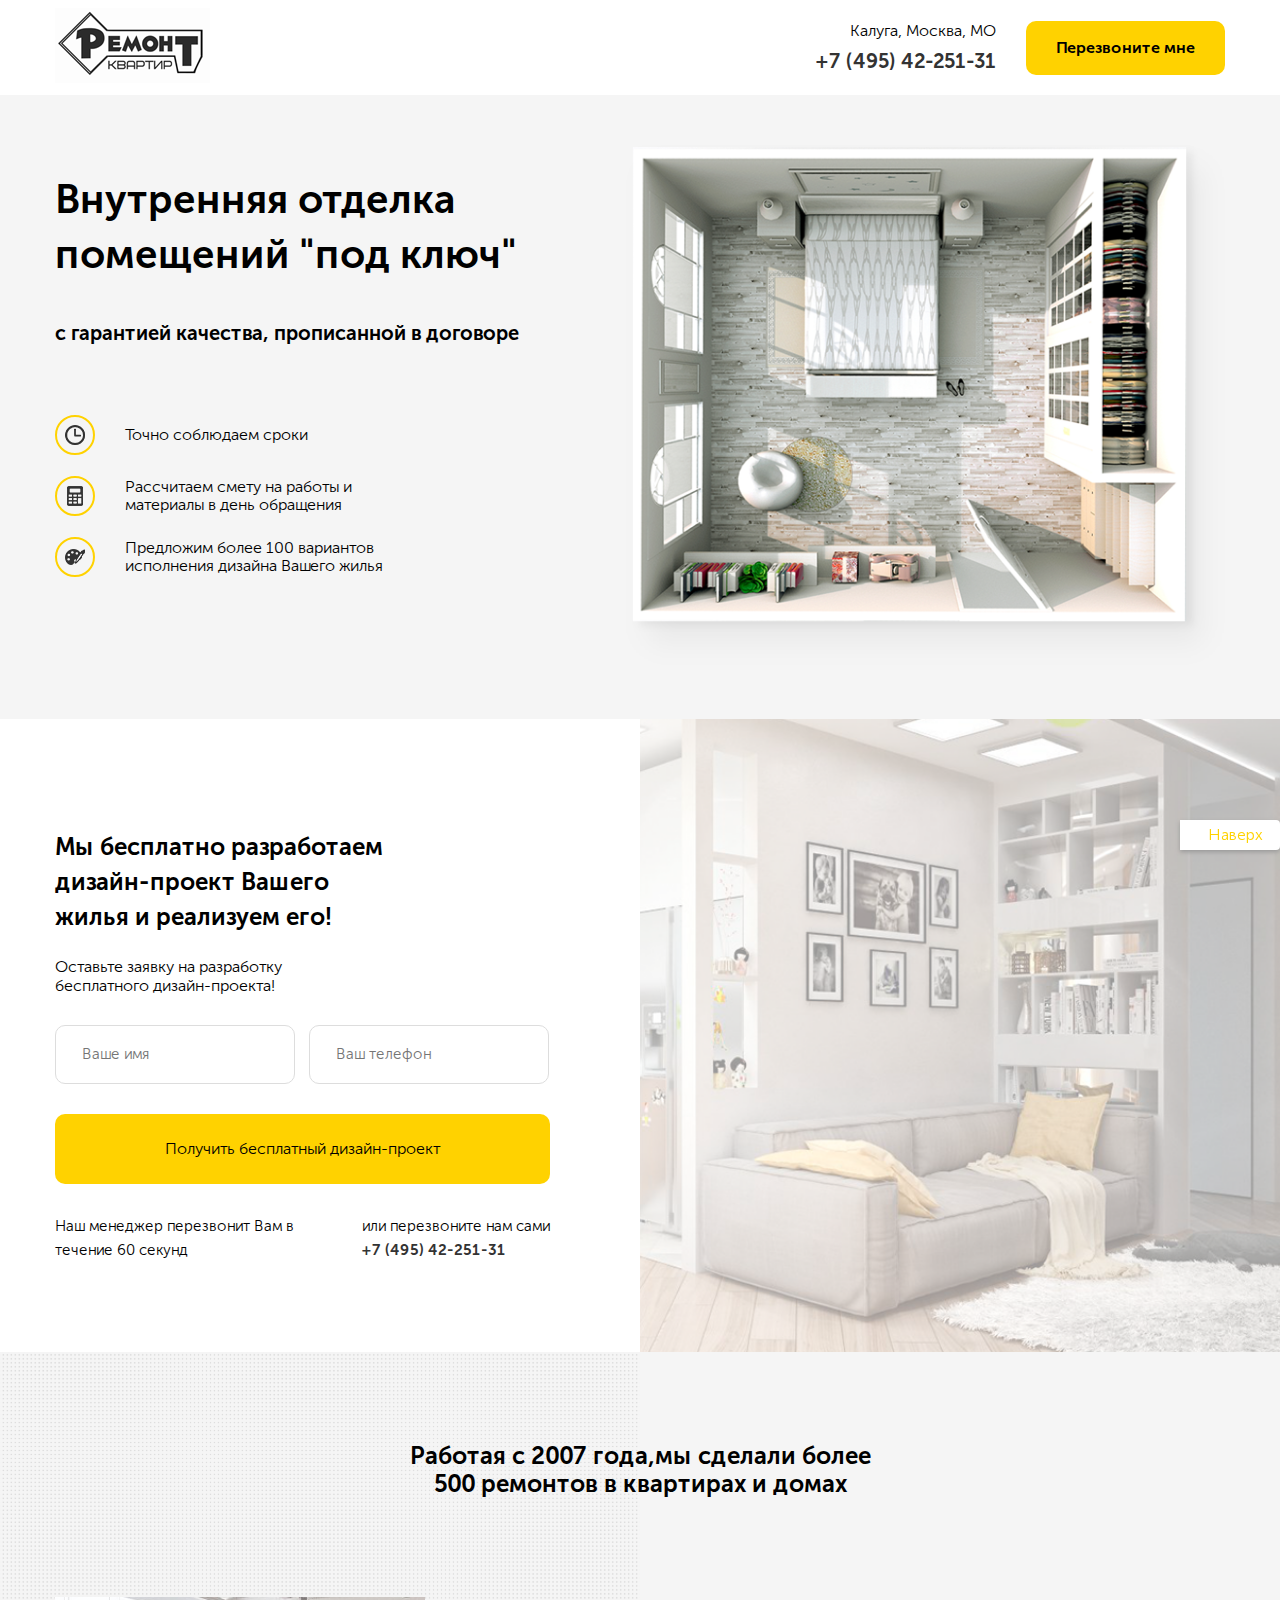
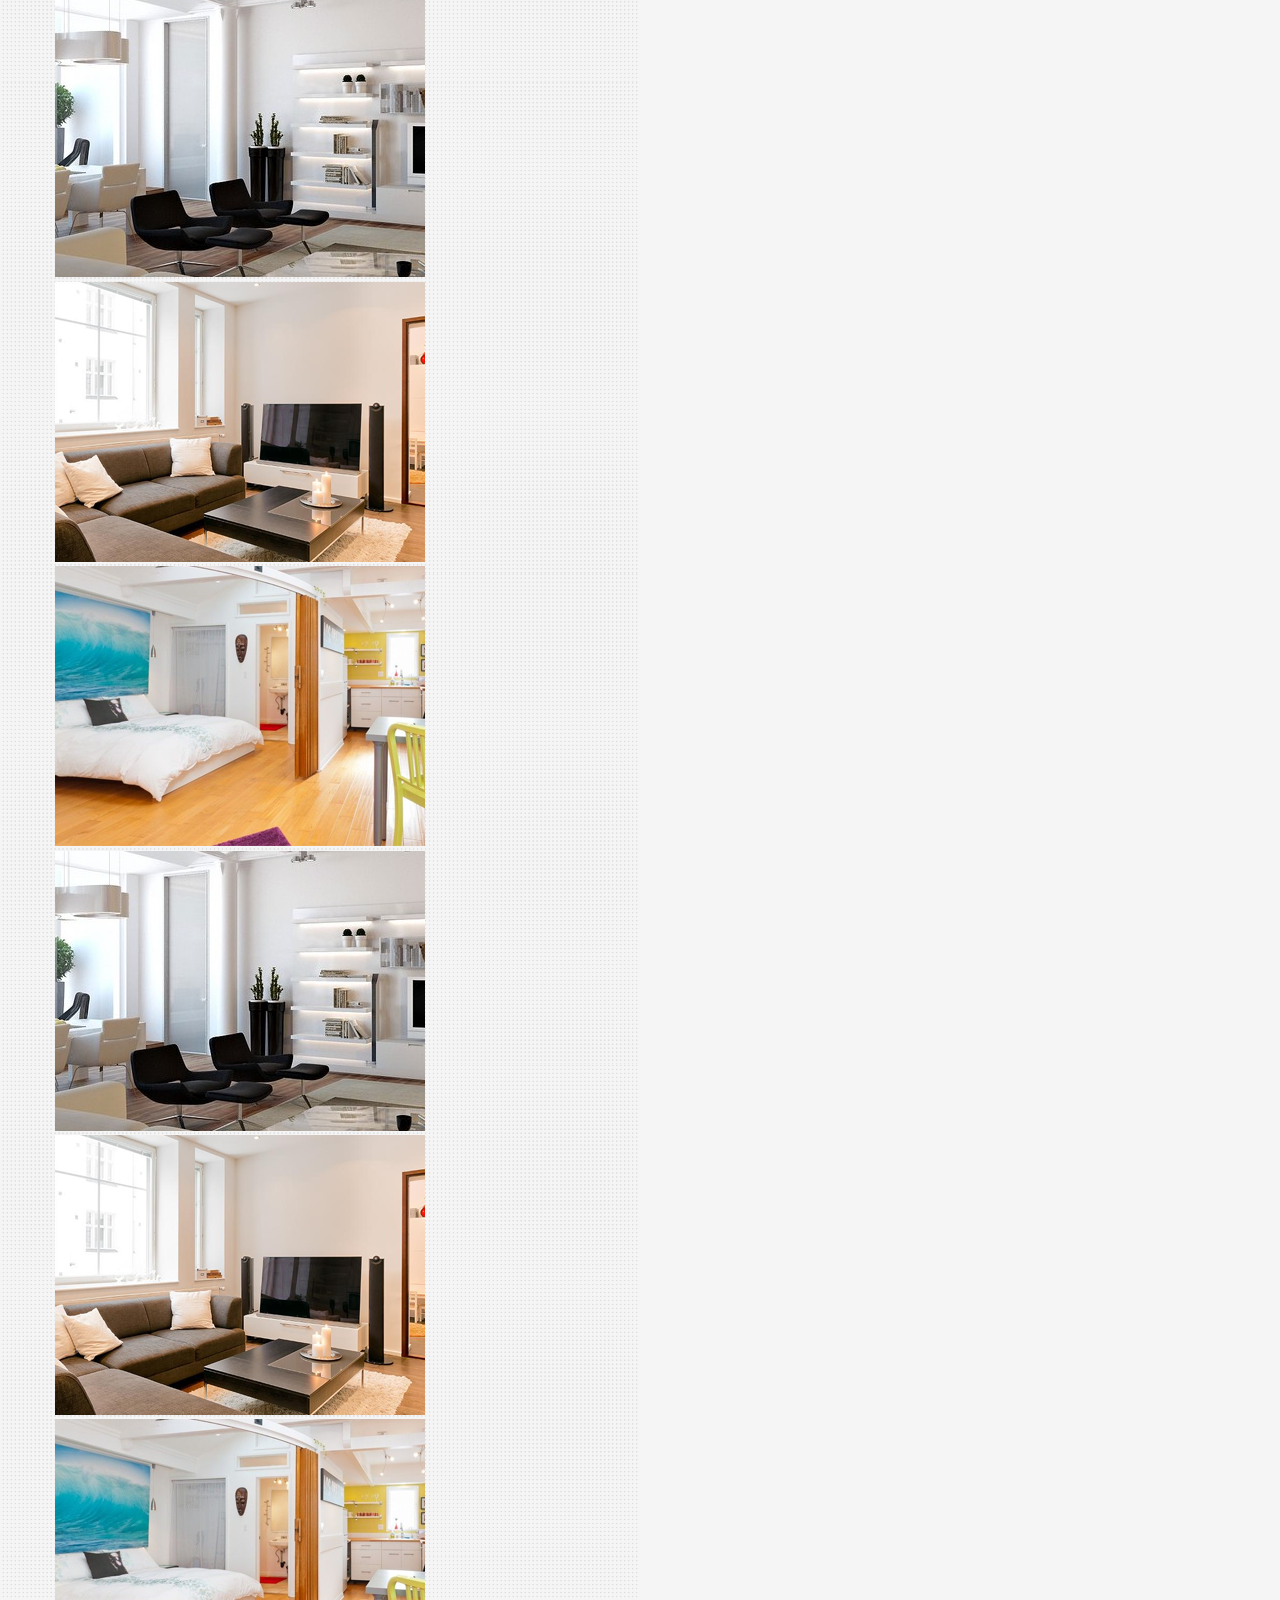
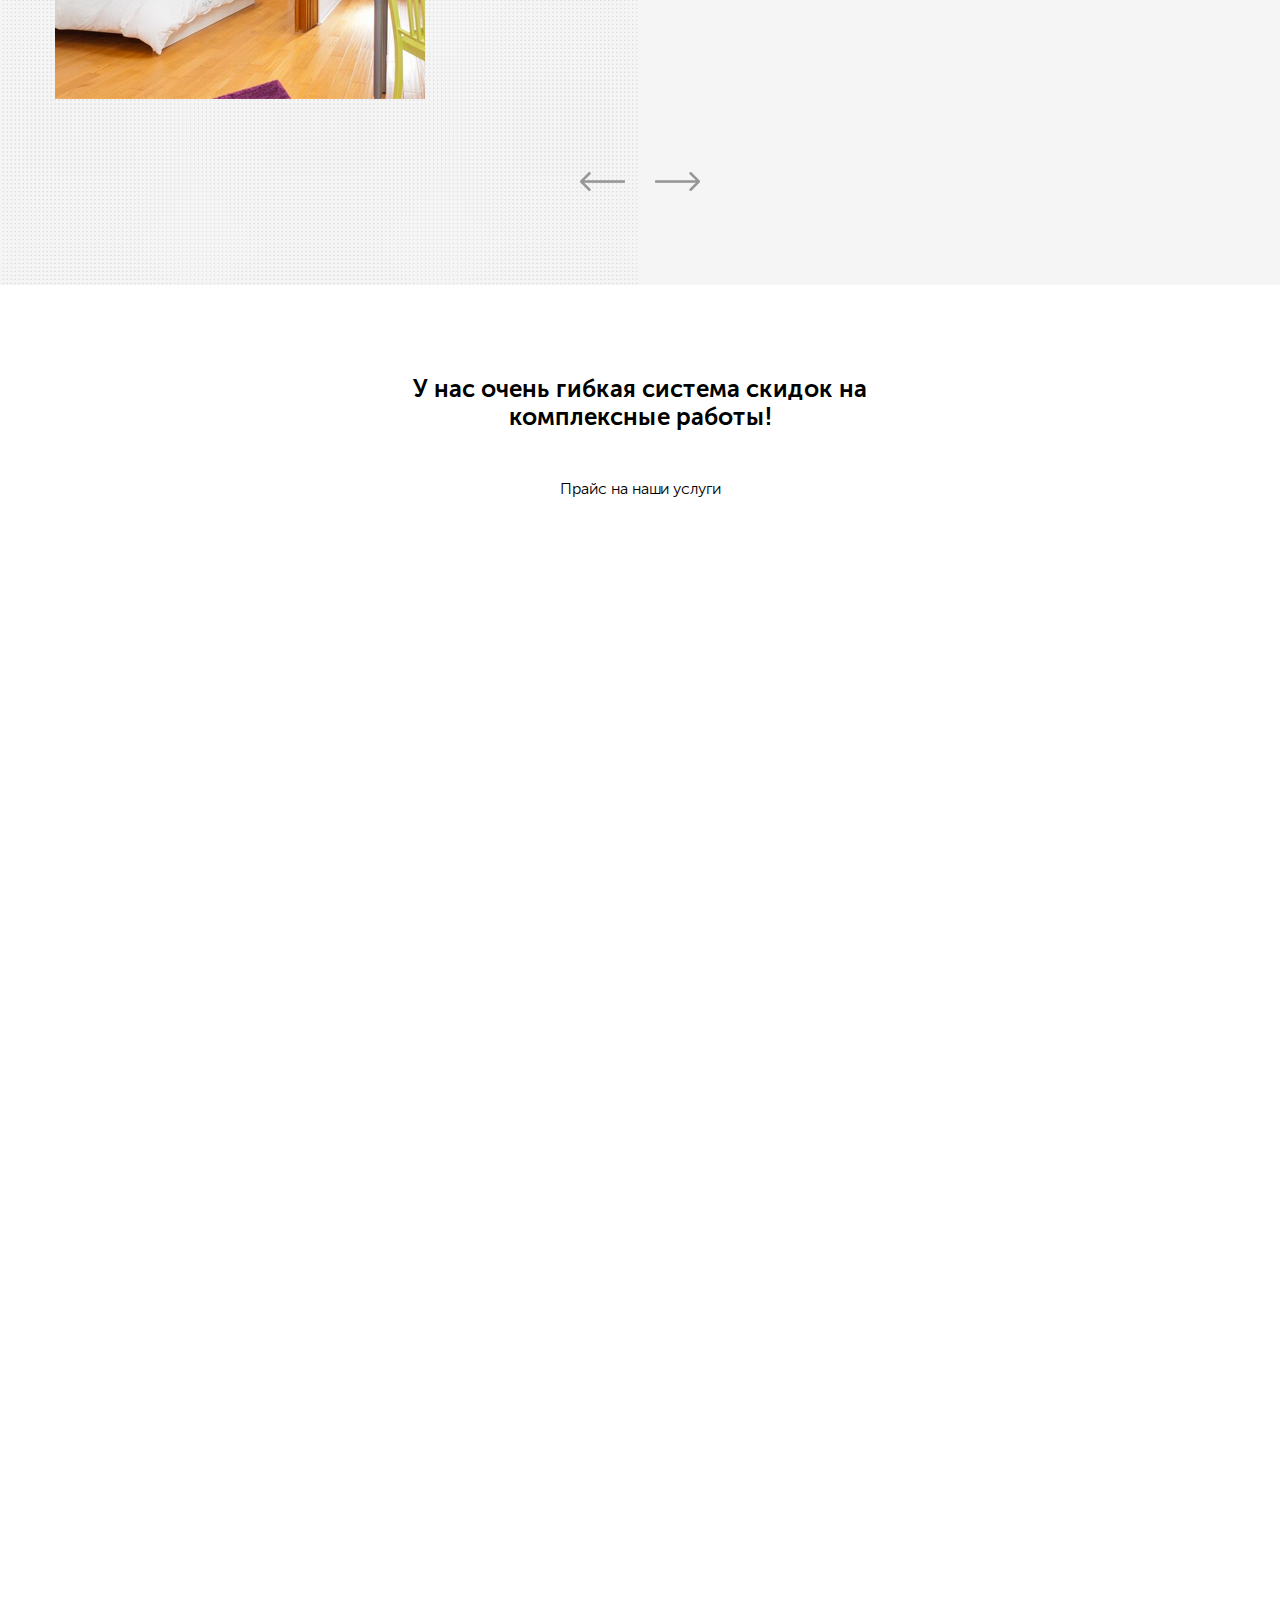
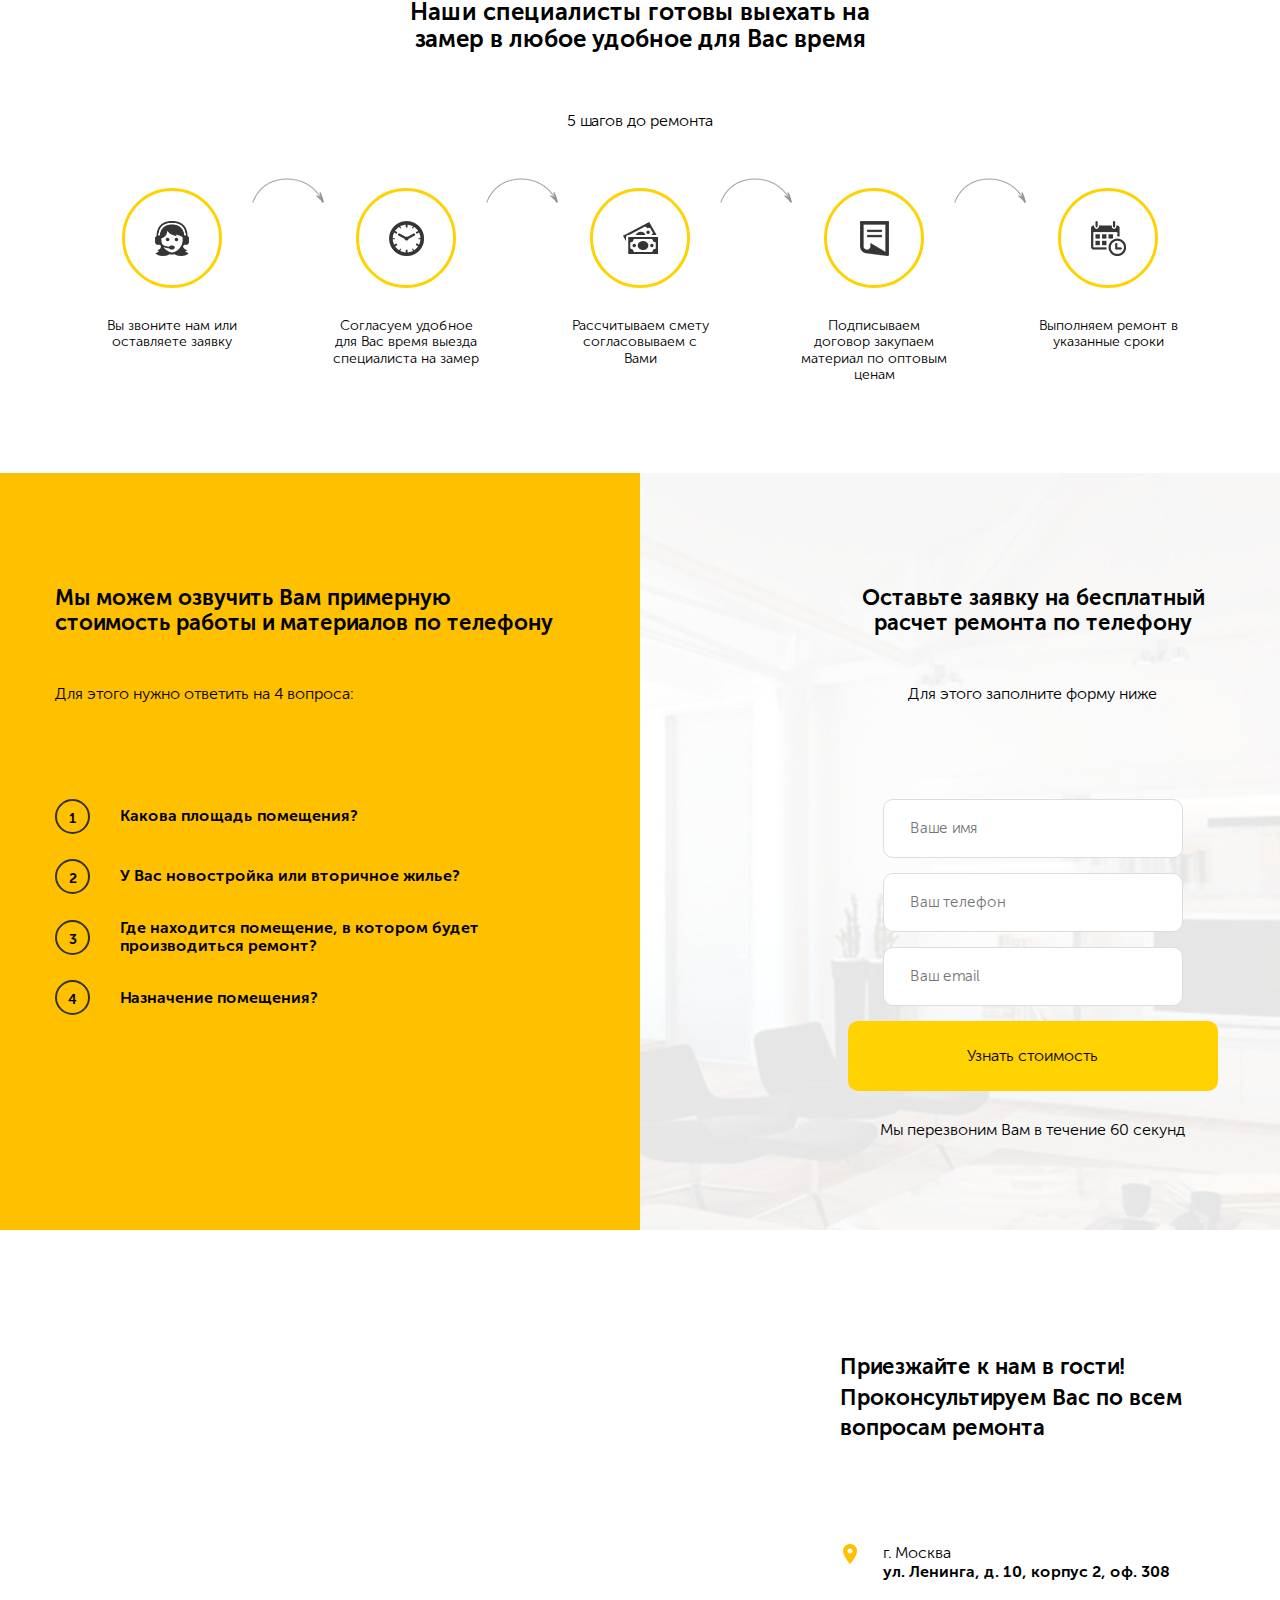
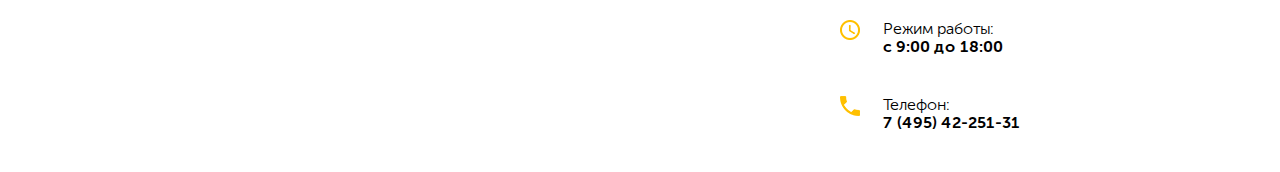
==== commit a32ef43d: "убрана секция из футера" ====
--- a/index.html
+++ b/index.html
@@ -403,7 +403,7 @@
  </section>
  <!-- /.section brif -->
   </main>
-  <footer class="footer section">
+  <footer class="footer">
     <div class="map" id="map">
         <script type="text/javascript" charset="utf-8" 
         async src="https://api-maps.yandex.ru/services/constructor/1.0/js/?um=constructor%3A9cfcdd86cb9ffa5f8a08e2934346d11ef676760847bcadfa4f182e9a4fd61b1e&amp;width=100%25&amp;height=640&amp;lang=ru_RU&amp;scroll=false">
